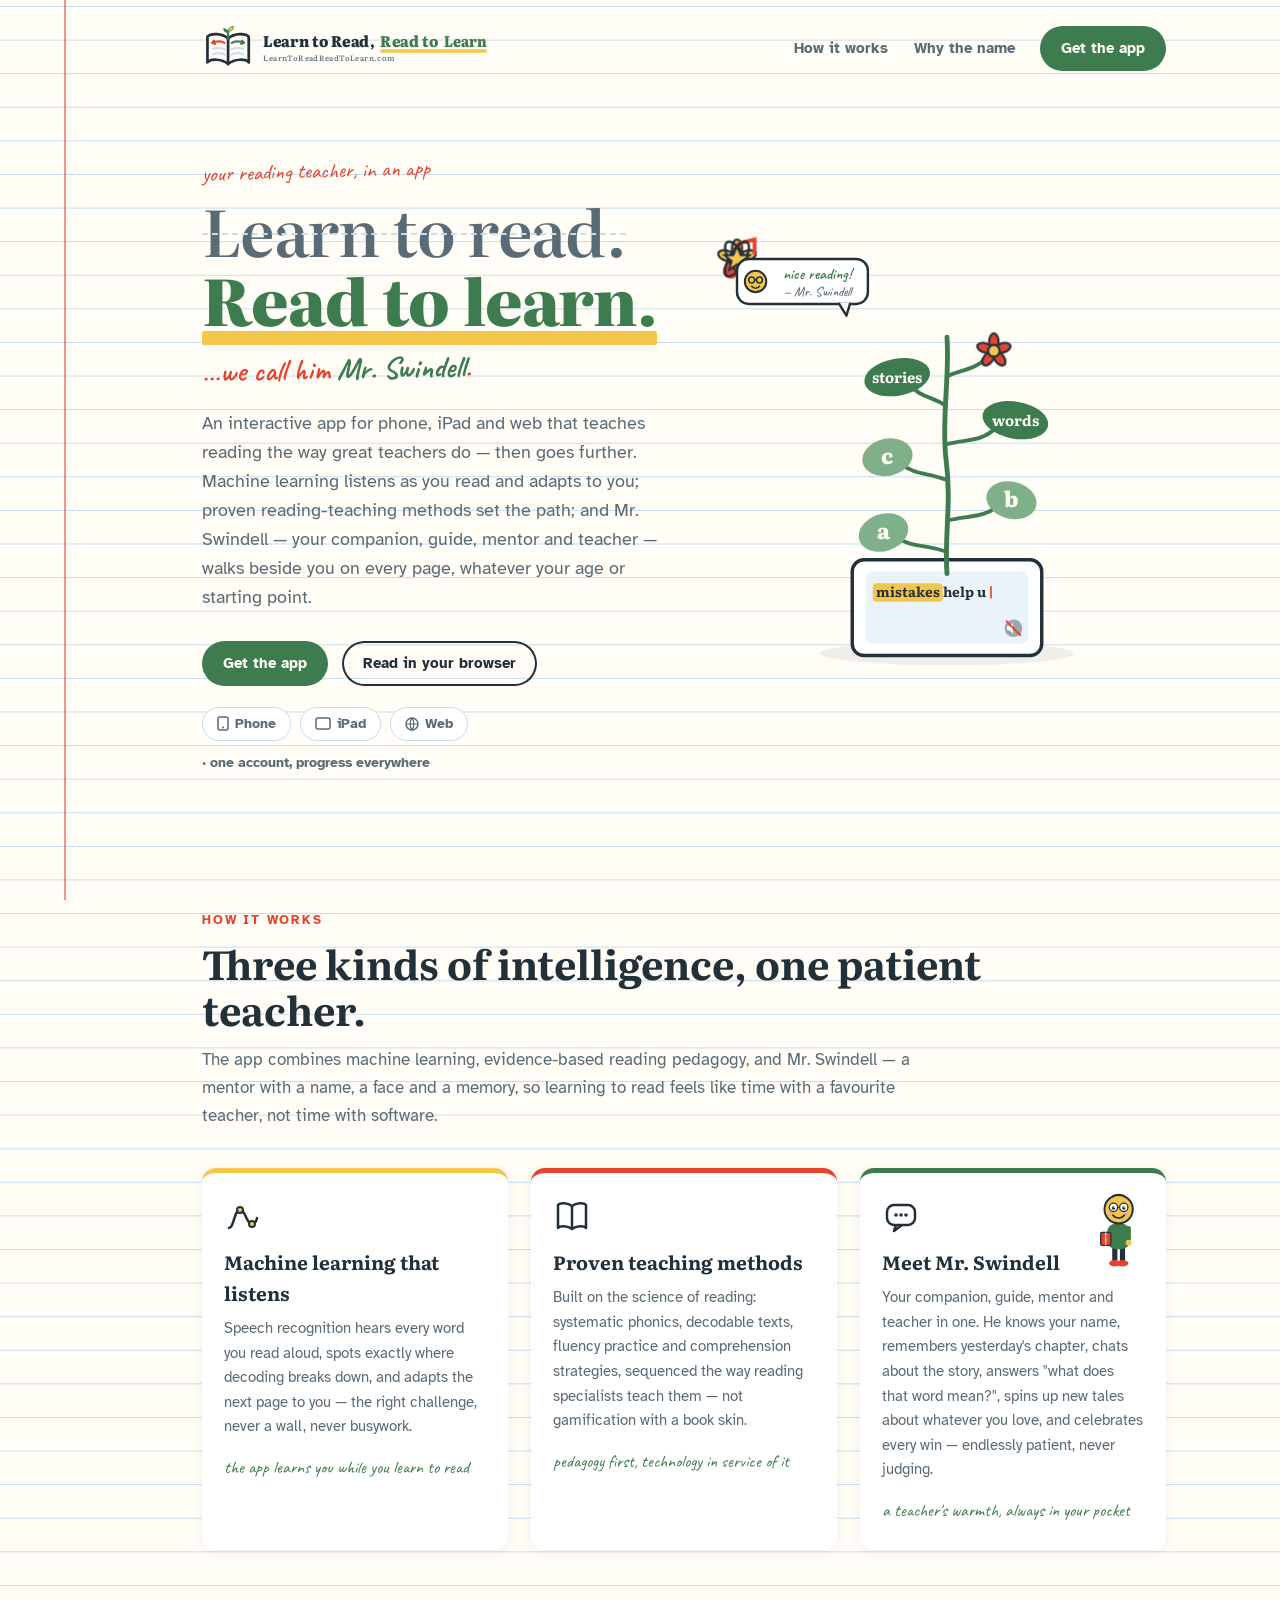
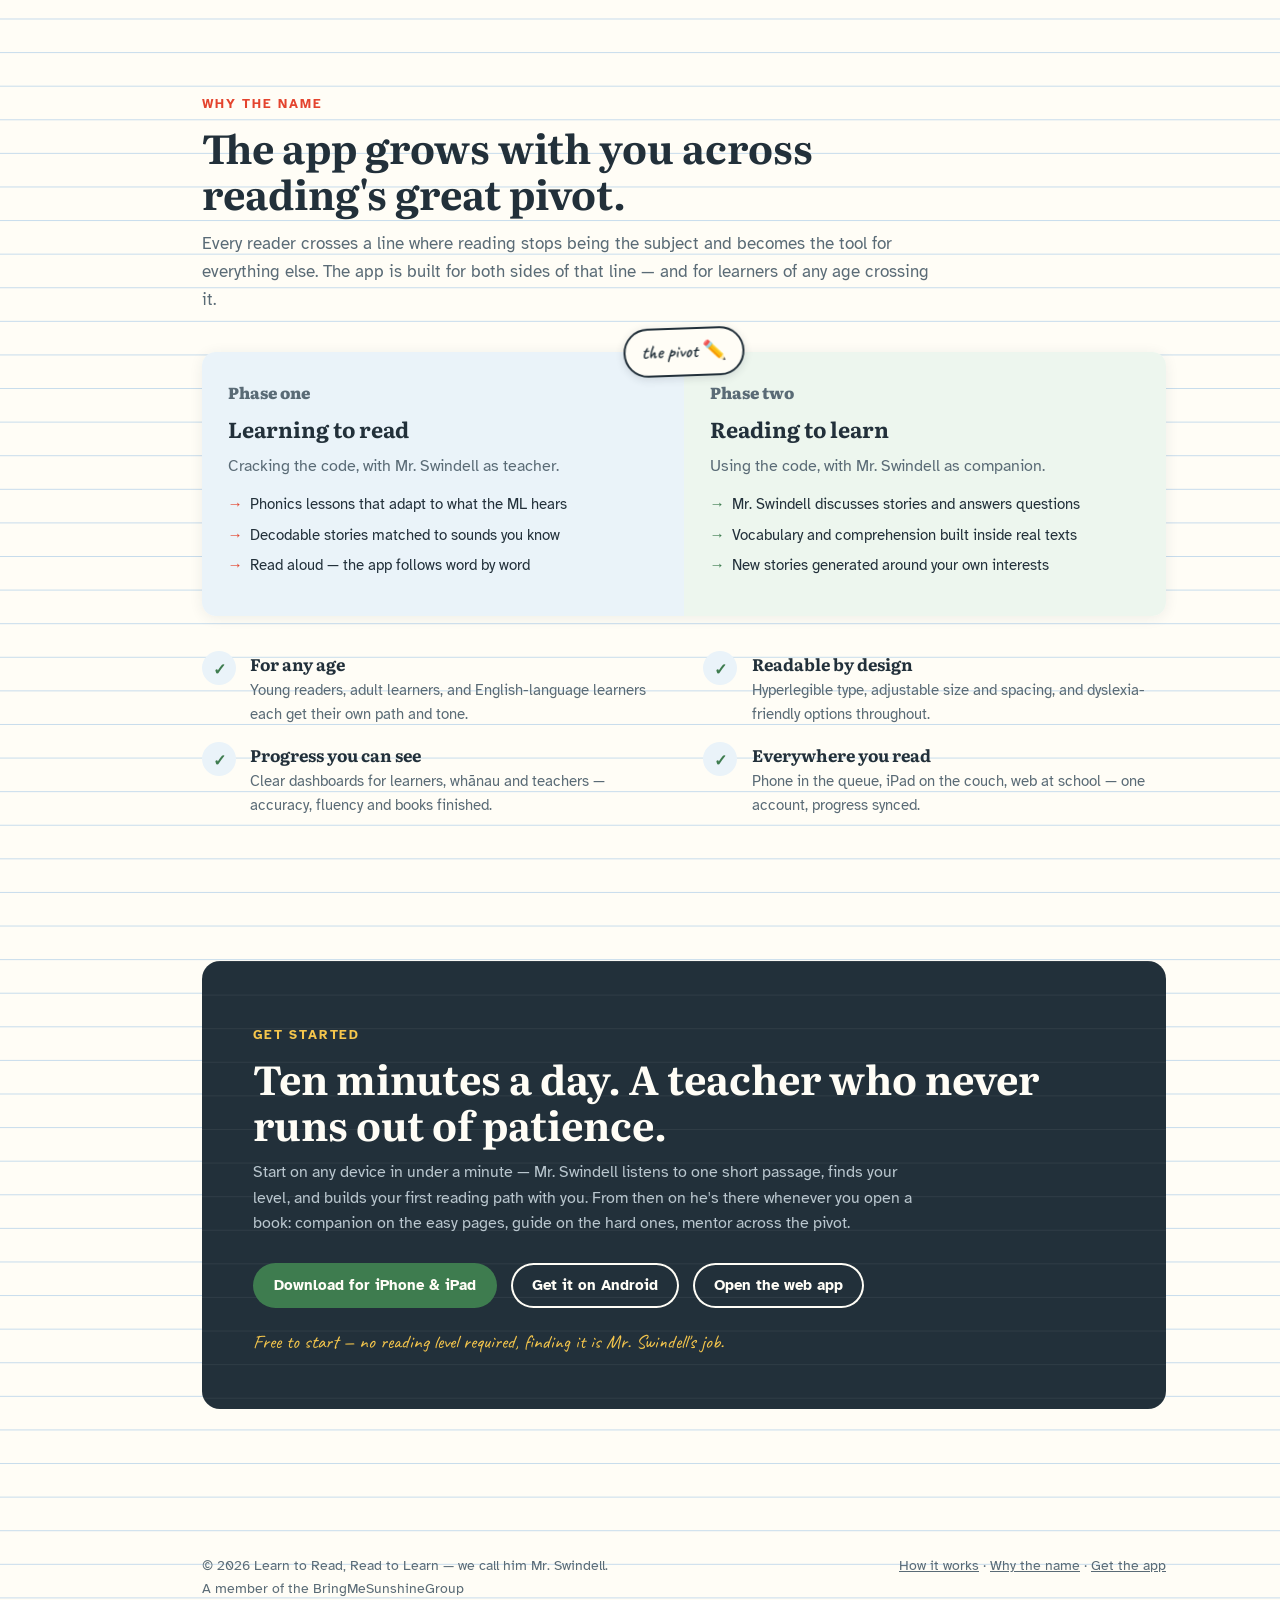
==== full-landing/index.html @ d5dc577b "simplify to holding page (Dave 20 Aug 2026): basic info, current look & feel, no app links; full lan" ====
<!DOCTYPE html>
<html lang="en-NZ">
<head>
<meta charset="UTF-8">
<meta name="viewport" content="width=device-width, initial-scale=1.0">
<title>Learn to Read, Read to Learn — we call him Mr. Swindell</title>
<meta name="description" content="Learn to Read, Read to Learn: an interactive reading app for phone, iPad and web. Machine learning listens, proven teaching methods lead, and Mr. Swindell — companion, guide, mentor, teacher — walks with you on every page.">
<link rel="icon" href="favicon.svg" type="image/svg+xml">
<link rel="icon" href="favicon.ico" sizes="48x48">
<link rel="apple-touch-icon" href="apple-touch-icon.png">
<link rel="preconnect" href="https://fonts.googleapis.com">
<link rel="preconnect" href="https://fonts.gstatic.com" crossorigin>
<link href="https://fonts.googleapis.com/css2?family=Literata:opsz,wght@7..72,400;7..72,600;7..72,700;7..72,800&family=Atkinson+Hyperlegible:wght@400;700&family=Caveat:wght@500;600&display=swap" rel="stylesheet">
<style>
:root{
  --paper:#FFFDF6;
  --rule:#C7DCEC;
  --margin-red:#E4442E;
  --ink:#22303A;
  --ink-soft:#5A6B76;
  --leaf:#3E7C4F;
  --leaf-light:#7FB08A;
  --pencil:#F5C64C;
  --sky:#EAF3F9;
  --line-h:2.1rem;
}
*{margin:0;padding:0;box-sizing:border-box}
html{scroll-behavior:smooth}
body{
  font-family:'Atkinson Hyperlegible',sans-serif;
  color:var(--ink);
  background:var(--paper);
  line-height:1.6;
  background-image:linear-gradient(var(--rule) 1px, transparent 1px);
  background-size:100% var(--line-h);
  background-position:0 6px;
}
body::before{
  content:"";position:fixed;top:0;bottom:0;
  left:clamp(1.2rem,5vw,4.5rem);width:2px;
  background:var(--margin-red);opacity:.55;z-index:0;pointer-events:none;
}
.page{position:relative;z-index:1;max-width:1100px;margin:0 auto;padding:0 1.5rem 0 clamp(3rem,9vw,7rem)}

/* ---------- header ---------- */
header{display:flex;align-items:center;justify-content:space-between;padding-top:1.4rem}
.wordmark{
  font-family:'Literata',serif;font-weight:800;font-size:1.05rem;
  display:flex;align-items:center;gap:.55rem;text-decoration:none;color:var(--ink);
}
nav{display:flex;gap:1.6rem;align-items:center}
nav a{color:var(--ink-soft);text-decoration:none;font-size:.95rem;font-weight:700}
nav a:hover,nav a:focus-visible{color:var(--margin-red)}
a:focus-visible,button:focus-visible{outline:3px solid var(--margin-red);outline-offset:3px;border-radius:2px}
.btn{
  display:inline-block;background:var(--ink);color:var(--paper);
  font-weight:700;text-decoration:none;font-size:.95rem;
  padding:.65rem 1.3rem;border-radius:999px;border:none;cursor:pointer;
  transition:transform .15s ease, background .15s ease;
}
.btn:hover{background:var(--margin-red);transform:translateY(-1px)}
.btn.leaf{background:var(--leaf)}
.btn.leaf:hover{background:#2F6640}
.btn.ghost{background:transparent;color:var(--ink);box-shadow:inset 0 0 0 2px var(--ink)}
.btn.ghost:hover{color:var(--margin-red);box-shadow:inset 0 0 0 2px var(--margin-red);background:transparent}

/* ---------- hero ---------- */
.hero{
  display:grid;grid-template-columns:1.05fr .95fr;gap:2.5rem;align-items:center;
  padding:clamp(3rem,7vw,5rem) 0 clamp(2.5rem,5vw,4rem);
}
.eyebrow{
  font-family:'Caveat',cursive;font-size:1.35rem;color:var(--margin-red);
  transform:rotate(-1.5deg);display:inline-block;margin-bottom:.4rem;
}
h1{
  font-family:'Literata',serif;font-weight:800;
  font-size:clamp(2.4rem,5.6vw,4rem);line-height:1.08;letter-spacing:-.01em;
}
.practice{display:inline-block;position:relative;color:var(--ink-soft);font-weight:600}
.practice::after{content:"";position:absolute;left:0;right:0;top:55%;border-top:2px dashed var(--rule)}
.confident{color:var(--leaf);display:block;width:fit-content;position:relative;z-index:0}
.confident em{font-style:normal}
.confident::after{
  content:"";position:absolute;left:0;right:0;bottom:-.18em;height:.22em;
  background:var(--pencil);border-radius:2px;
}
.hero p.lede{margin-top:1.1rem;font-size:1.13rem;color:var(--ink-soft);max-width:34rem}
.tagline{
  font-family:'Caveat',cursive;font-size:clamp(1.5rem,2.6vw,1.9rem);font-weight:600;
  color:var(--margin-red);margin-top:.6rem;transform:rotate(-1.2deg);
}
.tagline strong{color:var(--leaf)}
.hero-ctas{margin-top:1.8rem;display:flex;gap:.9rem;flex-wrap:wrap}
.platforms{
  margin-top:1.3rem;display:flex;gap:.6rem;align-items:center;flex-wrap:wrap;
  color:var(--ink-soft);font-size:.9rem;font-weight:700;
}
.chip{
  display:inline-flex;align-items:center;gap:.4rem;
  background:#fff;border:1.5px solid var(--rule);border-radius:999px;
  padding:.3rem .85rem;
}
.chip svg{flex:none}

/* ---------- graphic ---------- */
.grow-wrap{display:flex;flex-direction:column;justify-content:center;align-items:center}
.grow-wrap svg{width:100%;max-width:420px;height:auto;overflow:visible}
/* gentle fades when leaf letters and words change */
.swap{transition:opacity .55s ease}
.swap.out{opacity:0}
@media (prefers-reduced-motion: no-preference){
  .sway{transform-origin:215px 330px;animation:sway 7s ease-in-out infinite}
  @keyframes sway{0%,100%{transform:rotate(-1.1deg)}50%{transform:rotate(1.1deg)}}
  .pop{opacity:0;animation:pop .6s ease forwards}
  @keyframes pop{from{opacity:0;transform:translateY(8px) scale(.9)}to{opacity:1;transform:none}}
  .d1{animation-delay:.25s}.d2{animation-delay:.45s}.d3{animation-delay:.65s}
  .d4{animation-delay:.9s}.d5{animation-delay:1.1s}
  .d6{animation-delay:1.35s}.d7{animation-delay:1.55s}.d8{animation-delay:1.75s}.d9{animation-delay:1.95s}
  .blink{animation:blink 1.1s steps(1) infinite}
  @keyframes blink{50%{opacity:0}}
}

/* ---------- Mr. Swindell takes a walk ---------- */
.swindell-walk{
  position:fixed;bottom:0;left:0;width:84px;z-index:60;pointer-events:none;
  transform:translateX(-120px);visibility:hidden;
}
.swindell-walk.on{visibility:visible}
.swindell-walk svg{transform:scaleX(-1)} /* the art faces left, so mirror it: he now faces RIGHT while walking left-to-right */
/* pupils: look where he's going while walking, face forward during the pause
   (the svg is mirrored, so -x in svg space = screen-right) */
.swindell-walk .pupil{transition:transform .35s ease}
.swindell-walk.moving .pupil{transform:translateX(-3px)}  /* eyes on the road, screen-right */
.swindell-walk.waving .pupil{transform:translateX(0)}     /* eyes forward, looking at you */
.swindell-walk .bob{animation:bob .5s ease-in-out infinite;animation-play-state:paused}
.swindell-walk.moving .bob{animation-play-state:running}
@keyframes bob{0%,100%{transform:translateY(0)}50%{transform:translateY(-3px)}}
/* a good chuckle when clicked mid-wave: shoulders shake, a little bounce */
.swindell-walk.chuckling .bob,
.swindell-mini.chuckling .bob{
  animation:chuckle .45s ease-in-out 2;animation-play-state:running;
  transform-box:view-box;transform-origin:46px 92px;
}
/* the small static Mr. Swindell — top-right of the Meet card, level with the icon and heading */
.strand{position:relative}
.swindell-mini{position:absolute;top:1.1rem;right:1.2rem;cursor:pointer;line-height:0}
.swindell-mini:hover .bob{transform:translateY(-2px)}
.swindell-mini .bob{transition:transform .2s ease}
@keyframes chuckle{
  0%,100%{transform:rotate(0deg) translateY(0)}
  25%{transform:rotate(-4deg) translateY(-3px)}
  50%{transform:rotate(3deg) translateY(0)}
  75%{transform:rotate(-3deg) translateY(-3px)}
}
.swindell-walk .leg,.swindell-walk .arm,.swindell-mini .arm{transform-box:fill-box;transform-origin:top center}
.swindell-walk.moving .leg{animation:step .5s ease-in-out infinite}
.swindell-walk.moving .leg.back{animation-delay:.25s}
.swindell-walk.moving .arm{animation:step .5s ease-in-out infinite;animation-delay:.25s}
@keyframes step{0%,100%{transform:rotate(16deg)}50%{transform:rotate(-16deg)}}
/* the mid-page pause: hand up and waving, bubble visible, clickable */
.swindell-walk.waving{pointer-events:auto;cursor:pointer}
.swindell-walk.waving .arm{animation:wave .6s ease-in-out infinite}
.swindell-mini.waving .arm{animation:wave .6s ease-in-out infinite}
@keyframes wave{0%,100%{transform:rotate(-115deg)}50%{transform:rotate(-160deg)}}
.hello-bubble{
  position:absolute;bottom:124px;left:-64px;width:212px;
  background:#fff;border:2px solid var(--ink);border-radius:12px;
  padding:.45rem .8rem;font-family:'Caveat',cursive;font-size:1.2rem;font-weight:600;
  color:var(--leaf);text-align:center;line-height:1.25;
  opacity:0;transition:opacity .45s ease;
}
.hello-bubble::after{
  content:"";position:absolute;left:50%;bottom:-11px;transform:translateX(-50%);
  border:6px solid transparent;border-top-color:var(--ink);
}
.swindell-walk.waving .hello-bubble{opacity:1}
@media (prefers-reduced-motion: reduce){.swindell-walk{display:none}}

/* ---------- sections ---------- */
section{padding:clamp(2.5rem,6vw,4.5rem) 0}
.kicker{font-size:.8rem;font-weight:700;letter-spacing:.14em;text-transform:uppercase;color:var(--margin-red);margin-bottom:.6rem}
h2{font-family:'Literata',serif;font-weight:700;font-size:clamp(1.7rem,3.4vw,2.5rem);line-height:1.15;max-width:32ch}
.section-lede{margin-top:.9rem;color:var(--ink-soft);max-width:46rem;font-size:1.08rem}

/* pivot band */
.pivot{
  margin-top:2.4rem;display:grid;grid-template-columns:1fr 1fr;position:relative;
  border-radius:14px;box-shadow:0 2px 14px rgba(34,48,58,.08);
  /* the old clipping property is gone — it was cutting off the pivot pill on the top seam */
}
.pivot-half{padding:1.8rem 1.6rem 2rem;background:var(--sky)}
.pivot-half.before{border-radius:14px 0 0 14px}
.pivot-half.after{border-radius:0 14px 14px 0}
@media(max-width:840px){
  .pivot-half.before{border-radius:14px 14px 0 0}
  .pivot-half.after{border-radius:0 0 14px 14px}
}
.pivot-half.after{background:#EDF6EE}
.pivot-half .years{font-family:'Literata',serif;font-weight:800;font-size:1rem;margin-bottom:.35rem;color:var(--ink-soft)}
.pivot-half h3{font-family:'Literata',serif;font-size:1.35rem;margin-bottom:.5rem}
.pivot-half p{color:var(--ink-soft);font-size:.98rem}
.pivot-half ul{margin-top:.8rem;list-style:none}
.pivot-half li{padding-left:1.4rem;position:relative;margin-bottom:.4rem;font-size:.95rem}
.pivot-half li::before{content:"→";position:absolute;left:0;color:var(--margin-red);font-weight:700}
.pivot-half.after li::before{color:var(--leaf)}
.pivot-mark{
  position:absolute;left:50%;top:0;transform:translate(-50%,-50%) rotate(-2deg);
  background:var(--paper);border:2px solid var(--ink);border-radius:999px;
  padding:.45rem 1rem;font-family:'Caveat',cursive;font-size:1.2rem;font-weight:600;
  white-space:nowrap;box-shadow:0 2px 8px rgba(34,48,58,.15);z-index:2;
}
@media(max-width:840px){
  /* stacked columns on phones: the pill sits in flow on the seam between the halves */
  .pivot-mark{
    position:relative;left:auto;top:auto;justify-self:center;width:max-content;
    transform:rotate(-2deg);margin:-1.1rem auto;
  }
}

/* pillars */
.strands{margin-top:2.4rem;display:grid;grid-template-columns:repeat(3,1fr);gap:1.4rem}
.strand{
  background:#fff;border-radius:14px;padding:1.6rem 1.4rem;
  box-shadow:0 2px 12px rgba(34,48,58,.07);border-top:5px solid var(--pencil);
}
.strand:nth-child(2){border-top-color:var(--margin-red)}
.strand:nth-child(3){border-top-color:var(--leaf)}
.strand h3{font-family:'Literata',serif;font-size:1.2rem;margin:.7rem 0 .45rem}
.strand p{color:var(--ink-soft);font-size:.96rem}
.strand .who{margin-top:.9rem;font-family:'Caveat',cursive;font-size:1.1rem;color:var(--leaf)}
.strand svg{display:block}

/* feature list */
.features{margin-top:2.2rem;display:grid;grid-template-columns:1fr 1fr;gap:1rem 2.4rem}
.feature{display:flex;gap:.9rem;align-items:flex-start}
.feature .dot{
  flex:none;width:34px;height:34px;border-radius:50%;
  background:var(--sky);display:grid;place-items:center;
  font-family:'Literata',serif;font-weight:800;color:var(--leaf);
}
.feature h4{font-family:'Literata',serif;font-size:1.05rem}
.feature p{color:var(--ink-soft);font-size:.94rem}

/* cta */
.involve{
  background:var(--ink);color:var(--paper);border-radius:18px;
  padding:clamp(2rem,5vw,3.2rem);margin-bottom:3rem;
  background-image:linear-gradient(rgba(255,255,255,.06) 1px, transparent 1px);
  background-size:100% var(--line-h);
}
.involve h2{color:var(--paper)}
.involve p{color:#B9C6CE;max-width:42rem;margin-top:.8rem}
.involve .hero-ctas{margin-top:1.6rem}
.involve .btn.ghost{color:var(--paper);box-shadow:inset 0 0 0 2px var(--paper)}
.involve .btn.ghost:hover{color:var(--pencil);box-shadow:inset 0 0 0 2px var(--pencil)}
.involve .note{font-family:'Caveat',cursive;font-size:1.2rem;color:var(--pencil);margin-top:1.2rem}

footer{
  padding:1.6rem 0 2.4rem;display:flex;justify-content:space-between;gap:1rem;flex-wrap:wrap;
  color:var(--ink-soft);font-size:.9rem;
}
footer a{color:var(--ink-soft)}
footer .group-link{color:var(--ink-soft);font-weight:400;font-size:.9rem;text-decoration:none;cursor:pointer}
footer .group-link:hover,footer .group-link:focus-visible{color:var(--leaf);text-decoration:underline}

@media(max-width:840px){
  .hero{grid-template-columns:1fr}
  .grow-wrap{order:-1}
  .grow-wrap svg{max-width:300px}
  .pivot,.features{grid-template-columns:1fr}
  .strands{grid-template-columns:1fr}
  nav a:not(.btn){display:none}
}
</style>
</head>
<body>
<div class="page">

<header>
  <a class="wordmark" href="#" aria-label="Learn to Read, Read to Learn — home">
    <!-- logo-horizontal.svg, embedded inline so the Literata wordmark renders reliably
         (an <img src="logo-horizontal.svg"> can't load Google Fonts inside an image) -->
    <svg xmlns="http://www.w3.org/2000/svg" viewBox="0 0 545 88" height="52" style="max-width:100%" role="img" aria-hidden="true">
      <defs>
        <style>
          .logo-word{font-family:'Literata',Georgia,serif;font-weight:800;font-size:26px}
          .logo-domain{font-family:'Literata',Georgia,serif;font-weight:500;font-size:13px;letter-spacing:.05em}
        </style>
      </defs>
      <!-- mark -->
      <g transform="translate(0,4) scale(0.92)">
        <path d="M48 26 C36 16 16 16 10 23 V70 C16 63 36 63 48 73 C60 63 80 63 86 70 V23 C80 16 60 16 48 26 Z"
              fill="#FFFDF6" stroke="#22303A" stroke-width="5" stroke-linejoin="round"/>
        <path d="M48 26 V73" stroke="#22303A" stroke-width="5" stroke-linecap="round"/>
        <path d="M19 34 C27 30 37 31 41 34" fill="none" stroke="#E4442E" stroke-width="4" stroke-linecap="round"/>
        <path d="M22 30 L19 34 L24 36" fill="none" stroke="#E4442E" stroke-width="4" stroke-linecap="round" stroke-linejoin="round"/>
        <path d="M55 34 C59 31 69 30 77 34" fill="none" stroke="#3E7C4F" stroke-width="4" stroke-linecap="round"/>
        <path d="M74 30 L77 34 L72 36" fill="none" stroke="#3E7C4F" stroke-width="4" stroke-linecap="round" stroke-linejoin="round"/>
        <path d="M20 45 C28 42 38 43 42 46 M20 55 C28 52 38 53 42 56" fill="none" stroke="#C7DCEC" stroke-width="3.5" stroke-linecap="round"/>
        <path d="M54 46 C58 43 68 42 76 45 M54 56 C58 53 68 52 76 55" fill="none" stroke="#C7DCEC" stroke-width="3.5" stroke-linecap="round"/>
        <path d="M48 26 V12" stroke="#3E7C4F" stroke-width="4" stroke-linecap="round"/>
        <path d="M48 16 C43 16 39 12 39 7 C44 7 48 10 48 16 Z" fill="#3E7C4F"/>
        <path d="M48 13 C48 8 52 4 58 4 C58 10 53 13 48 13 Z" fill="#F5C64C" stroke="#3E7C4F" stroke-width="1.5"/>
      </g>
      <!-- wordmark in fixed-width segments so the underline always sits under "Learn" -->
      <text class="logo-word" x="104" y="42" fill="#22303A" textLength="188" lengthAdjust="spacingAndGlyphs">Learn to Read,</text>
      <text class="logo-word" x="302" y="42" fill="#3E7C4F" textLength="98" lengthAdjust="spacingAndGlyphs">Read to</text>
      <text class="logo-word" x="410" y="42" fill="#3E7C4F" textLength="72" lengthAdjust="spacingAndGlyphs">Learn</text>
      <!-- gold underline beneath "Learn" — the highlight from the app -->
      <rect x="302" y="46" width="180" height="6" rx="2" fill="#F5C64C"/>
      <text class="logo-domain" x="104" y="66" fill="#5A6B76">LearnToReadReadToLearn.com</text>
    </svg>
  </a>
  <nav aria-label="Main">
    <a href="#how">How it works</a>
    <a href="#pivot">Why the name</a>
    <a class="btn leaf" href="#get">Get the app</a>
  </nav>
</header>

<!-- ================= HERO ================= -->
<main>
<section class="hero" aria-labelledby="hero-title">
  <div>
    <span class="eyebrow">your reading teacher, in an app</span>
    <h1 id="hero-title">
      <span class="practice">Learn to read.</span>
      <span class="confident">Read to <em>learn.</em></span>
    </h1>
    <p class="tagline">…we call him <strong>Mr. Swindell</strong>.</p>
    <p class="lede">
      An interactive app for phone, iPad and web that teaches reading the way great
      teachers do — then goes further. Machine learning listens as you read and adapts
      to you; proven reading-teaching methods set the path; and Mr. Swindell — your
      companion, guide, mentor and teacher — walks beside you on every page, whatever
      your age or starting point.
    </p>
    <div class="hero-ctas">
      <a class="btn leaf" href="#get">Get the app</a>
      <a class="btn ghost" href="#get">Read in your browser</a>
    </div>
    <div class="platforms" aria-label="Available platforms">
      <span class="chip">
        <svg width="12" height="15" viewBox="0 0 12 15" aria-hidden="true"><rect x="1" y="1" width="10" height="13" rx="2" fill="none" stroke="#5A6B76" stroke-width="1.5"/><circle cx="6" cy="11.5" r="1" fill="#5A6B76"/></svg>
        Phone
      </span>
      <span class="chip">
        <svg width="16" height="13" viewBox="0 0 16 13" aria-hidden="true"><rect x="1" y="1" width="14" height="11" rx="2" fill="none" stroke="#5A6B76" stroke-width="1.5"/></svg>
        iPad
      </span>
      <span class="chip">
        <svg width="14" height="14" viewBox="0 0 14 14" aria-hidden="true"><circle cx="7" cy="7" r="6" fill="none" stroke="#5A6B76" stroke-width="1.5"/><path d="M1 7 H13 M7 1 C4.5 4 4.5 10 7 13 C9.5 10 9.5 4 7 1" fill="none" stroke="#5A6B76" stroke-width="1.2"/></svg>
        Web
      </span>
      <span>· one account, progress everywhere</span>
    </div>
  </div>

  <!-- Signature graphic: knowledge growing out of a tablet running the app.
       Lowest leaves are letters, then words, blossoming into knowledge. -->
  <div class="grow-wrap" role="img" aria-label="A tablet running the reading app, with a plant growing from its screen. The lowest leaves hold the letters a, b and c; higher leaves hold whole words; at the top the plant blossoms into symbols of knowledge — a planet, a musical note, an atom and a star. A chat bubble beside the screen shows Mr. Swindell, the reading mentor, saying nice reading.">
    <svg viewBox="0 0 430 420" xmlns="http://www.w3.org/2000/svg" aria-hidden="true">
      <ellipse cx="215" cy="404" rx="130" ry="12" fill="#22303A" opacity="0.07"/>

      <!-- tablet -->
      <g>
        <rect x="118" y="308" width="194" height="98" rx="12" fill="#FFFFFF" stroke="#22303A" stroke-width="3.5"/>
        <rect x="132" y="320" width="166" height="74" rx="6" fill="#EAF3F9"/>
        <!-- reading material types out here, one highlighted word per sentence -->
        <g id="screenText" font-family="Literata, serif" font-weight="700" font-size="14" style="transition:opacity .7s ease">
          <rect id="hlRect" y="332" height="19" rx="4" fill="#F5C64C" visibility="hidden"/>
          <text id="rLine1" x="142" y="346" fill="#22303A"></text>
          <text id="rLine2" x="142" y="368" fill="#22303A"></text>
          <text id="rCaret" x="142" y="346" fill="#E4442E" class="blink">|</text>
        </g>
        <!-- speaker: click to switch reading the sentences aloud on/off (starts off) -->
        <g id="micToggle" transform="translate(283,378)" tabindex="0" role="button"
           aria-pressed="false" aria-label="Read the sentences aloud. Click to switch the speaker on or off."
           style="cursor:pointer;outline:none">
          <circle id="micCircle" r="9" fill="#9AA7B0"/>
          <!-- speaker body + cone -->
          <rect x="-6.5" y="-2.2" width="3" height="4.4" rx="1" fill="#FFFDF6"/>
          <path d="M-4 -2.2 L-0.5 -5.5 L-0.5 5.5 L-4 2.2 Z" fill="#FFFDF6"/>
          <!-- sound waves, visible only when on -->
          <g id="spkWaves" visibility="hidden" stroke="#FFFDF6" stroke-width="1.5" fill="none" stroke-linecap="round">
            <path d="M2 -2.4 C3.4 -1 3.4 1 2 2.4"/>
            <path d="M4.2 -4.4 C6.6 -2 6.6 2 4.2 4.4"/>
          </g>
          <line id="micSlash" x1="-7" y1="-7" x2="7" y2="7" stroke="#E4442E" stroke-width="2" stroke-linecap="round"/>
        </g>
        <!-- shown only if the device has no speech voices installed -->
        <text id="spkNote" x="215" y="420" visibility="hidden" text-anchor="middle"
              font-family="Atkinson Hyperlegible, sans-serif" font-size="10" fill="#E4442E">no speech voices found on this device</text>
        <!-- home button -->
        <circle cx="215" cy="400" r="0" fill="#22303A"/>
      </g>

      <!-- growing plant from the screen -->
      <g class="sway">
        <path d="M215 322 C212 285 220 250 214 205 C209 165 218 120 215 80"
              fill="none" stroke="#3E7C4F" stroke-width="5" stroke-linecap="round"/>
        <path d="M215 300 C195 292 178 296 162 284" fill="none" stroke="#3E7C4F" stroke-width="4" stroke-linecap="round"/>
        <path d="M215 268 C238 262 252 266 268 252" fill="none" stroke="#3E7C4F" stroke-width="4" stroke-linecap="round"/>
        <path d="M214 226 C194 218 182 222 166 208" fill="none" stroke="#3E7C4F" stroke-width="4" stroke-linecap="round"/>
        <path d="M213 190 C236 184 250 188 266 172" fill="none" stroke="#3E7C4F" stroke-width="4" stroke-linecap="round"/>
        <path d="M214 150 C198 140 188 142 176 128" fill="none" stroke="#3E7C4F" stroke-width="4" stroke-linecap="round"/>
        <path d="M215 120 C232 112 244 114 256 100" fill="none" stroke="#3E7C4F" stroke-width="4" stroke-linecap="round"/>

        <!-- letter leaves: the alphabet cascades upward, bottom leaf first -->
        <g class="pop d1">
          <ellipse cx="150" cy="280" rx="26" ry="19" fill="#7FB08A" transform="rotate(-18 150 280)"/>
          <text id="L0" class="swap" x="150" y="287" text-anchor="middle" font-family="Literata, serif" font-weight="800" font-size="22" fill="#FFFDF6">a</text>
        </g>
        <g class="pop d2">
          <ellipse cx="281" cy="247" rx="26" ry="19" fill="#7FB08A" transform="rotate(14 281 247)"/>
          <text id="L1" class="swap" x="281" y="254" text-anchor="middle" font-family="Literata, serif" font-weight="800" font-size="22" fill="#FFFDF6">b</text>
        </g>
        <g class="pop d3">
          <ellipse cx="154" cy="203" rx="26" ry="19" fill="#7FB08A" transform="rotate(-12 154 203)"/>
          <text id="L2" class="swap" x="154" y="210" text-anchor="middle" font-family="Literata, serif" font-weight="800" font-size="22" fill="#FFFDF6">c</text>
        </g>

        <!-- word leaves: rotate through positive words for children -->
        <g class="pop d4">
          <ellipse cx="285" cy="165" rx="34" ry="19" fill="#3E7C4F" transform="rotate(10 285 165)"/>
          <text id="W0" class="swap" x="285" y="171" text-anchor="middle" font-family="Literata, serif" font-weight="700" font-size="15" fill="#FFFDF6">words</text>
        </g>
        <g class="pop d5">
          <ellipse cx="164" cy="121" rx="34" ry="19" fill="#3E7C4F" transform="rotate(-10 164 121)"/>
          <text id="W1" class="swap" x="164" y="127" text-anchor="middle" font-family="Literata, serif" font-weight="700" font-size="15" fill="#FFFDF6">stories</text>
        </g>

        <!-- flower at the top of the trunk, so no branch is left bare -->
        <g class="pop d6" transform="translate(215,70)">
          <g fill="#F5C64C" stroke="#22303A" stroke-width="2.2">
            <ellipse cx="0" cy="-10.5" rx="5.2" ry="9.5"/>
            <ellipse cx="10.1" cy="-3.3" rx="5.2" ry="9.5" transform="rotate(72 10.1 -3.3)"/>
            <ellipse cx="6.2" cy="8.6" rx="5.2" ry="9.5" transform="rotate(144 6.2 8.6)"/>
            <ellipse cx="-6.2" cy="8.6" rx="5.2" ry="9.5" transform="rotate(216 -6.2 8.6)"/>
            <ellipse cx="-10.1" cy="-3.3" rx="5.2" ry="9.5" transform="rotate(288 -10.1 -3.3)"/>
          </g>
          <circle r="6.5" fill="#E4442E" stroke="#22303A" stroke-width="2.2"/>
        </g>

        <!-- knowledge blossoms -->
        <!-- flower on the top-right branch -->
        <g class="pop d6">
          <path d="M256 100 L261 96" stroke="#3E7C4F" stroke-width="4" stroke-linecap="round"/>
          <g transform="translate(263,94)">
            <g fill="#E4442E" stroke="#22303A" stroke-width="2.2">
              <ellipse cx="0" cy="-9.5" rx="4.8" ry="8.4"/>
              <ellipse cx="9" cy="-3" rx="4.8" ry="8.4" transform="rotate(72 9 -3)"/>
              <ellipse cx="5.6" cy="7.7" rx="4.8" ry="8.4" transform="rotate(144 5.6 7.7)"/>
              <ellipse cx="-5.6" cy="7.7" rx="4.8" ry="8.4" transform="rotate(216 -5.6 7.7)"/>
              <ellipse cx="-9" cy="-3" rx="4.8" ry="8.4" transform="rotate(288 -9 -3)"/>
            </g>
            <circle r="6" fill="#F5C64C" stroke="#22303A" stroke-width="2.2"/>
          </g>
        </g>
        <g class="pop d7" transform="translate(152,52) scale(1.5)">
          <circle cx="-6" cy="12" r="8" fill="#E4442E"/>
          <path d="M2 12 L2 -16 L18 -20 L18 -6" fill="none" stroke="#E4442E" stroke-width="4" stroke-linecap="round"/>
        </g>
        <g class="pop d8" transform="translate(215,22) scale(1.5)">
          <circle r="5" fill="#22303A"/>
          <ellipse rx="20" ry="8" fill="none" stroke="#22303A" stroke-width="2.5" transform="rotate(60)"/>
          <ellipse rx="20" ry="8" fill="none" stroke="#22303A" stroke-width="2.5" transform="rotate(-60)"/>
        </g>
        <g class="pop d9" transform="translate(292,30) scale(1.5)">
          <path d="M0 -13 L3.8 -4 L13 -4 L5.5 2 L8 11 L0 5.5 L-8 11 L-5.5 2 L-13 -4 L-3.8 -4 Z" fill="#F5C64C" stroke="#22303A" stroke-width="2"/>
        </g>
      </g>

      <!-- Mr. Swindell's chat bubble: drawn after the plant so it always sits on top -->
      <g class="pop d5" transform="translate(4,168) scale(2.25)">
        <rect x="0" y="0" width="134" height="46" rx="12" fill="#FFFFFF" stroke="#22303A" stroke-width="2.5"/>
        <path d="M104 45 L112 58 L116 45" fill="#FFFFFF" stroke="#22303A" stroke-width="2.5" stroke-linejoin="round"/>
        <text x="82" y="20" text-anchor="middle" font-family="Caveat, cursive" font-size="16" font-weight="600" fill="#3E7C4F">nice reading!</text>
        <text x="82" y="38" text-anchor="middle" font-family="Caveat, cursive" font-size="14" font-weight="500" fill="#5A6B76">— Mr. Swindell</text>
        <!-- Mr. Swindell: friendly face with glasses -->
        <g transform="translate(19,23)">
          <circle r="11" fill="#F5C64C" stroke="#22303A" stroke-width="2"/>
          <circle cx="-4" cy="-1.5" r="3" fill="none" stroke="#22303A" stroke-width="1.5"/>
          <circle cx="4" cy="-1.5" r="3" fill="none" stroke="#22303A" stroke-width="1.5"/>
          <path d="M-1 -1.5 H1" stroke="#22303A" stroke-width="1.5"/>
          <path d="M-4 5 C-2 7.5 2 7.5 4 5" fill="none" stroke="#22303A" stroke-width="1.6" stroke-linecap="round"/>
        </g>
      </g>
    </svg>
  </div>
</section>

<!-- ================= THREE PILLARS ================= -->
<section id="how" aria-labelledby="how-title">
  <p class="kicker">How it works</p>
  <h2 id="how-title">Three kinds of intelligence, one patient teacher.</h2>
  <p class="section-lede">
    The app combines machine learning, evidence-based reading pedagogy, and
    Mr. Swindell — a mentor with a name, a face and a memory, so learning to read
    feels like time with a favourite teacher, not time with software.
  </p>

  <div class="strands">
    <article class="strand">
      <svg width="38" height="38" viewBox="0 0 38 38" aria-hidden="true">
        <path d="M5 30 C10 30 10 12 16 12 C22 12 22 26 28 26 C32 26 33 20 33 20" fill="none" stroke="#22303A" stroke-width="2.5" stroke-linecap="round"/>
        <circle cx="16" cy="12" r="3" fill="#F5C64C" stroke="#22303A" stroke-width="2"/>
        <circle cx="28" cy="26" r="3" fill="#F5C64C" stroke="#22303A" stroke-width="2"/>
      </svg>
      <h3>Machine learning that listens</h3>
      <p>Speech recognition hears every word you read aloud, spots exactly where
      decoding breaks down, and adapts the next page to you — the right challenge,
      never a wall, never busywork.</p>
      <p class="who">the app learns you while you learn to read</p>
    </article>

    <article class="strand">
      <svg width="38" height="38" viewBox="0 0 38 38" aria-hidden="true">
        <path d="M19 8 C15 4.5 7 4.5 5 7 V30 C7 27.5 15 27.5 19 31 C23 27.5 31 27.5 33 30 V7 C31 4.5 23 4.5 19 8 Z" fill="none" stroke="#22303A" stroke-width="2.5" stroke-linejoin="round"/>
        <path d="M19 8 V31" stroke="#22303A" stroke-width="2.5"/>
      </svg>
      <h3>Proven teaching methods</h3>
      <p>Built on the science of reading: systematic phonics, decodable texts,
      fluency practice and comprehension strategies, sequenced the way reading
      specialists teach them — not gamification with a book skin.</p>
      <p class="who">pedagogy first, technology in service of it</p>
    </article>

    <article class="strand">
      <svg width="38" height="38" viewBox="0 0 38 38" aria-hidden="true">
        <rect x="5" y="7" width="28" height="20" rx="7" fill="none" stroke="#22303A" stroke-width="2.5"/>
        <path d="M14 27 L12 33 L20 27" fill="none" stroke="#22303A" stroke-width="2.5" stroke-linejoin="round"/>
        <circle cx="14" cy="17" r="1.8" fill="#22303A"/><circle cx="19" cy="17" r="1.8" fill="#22303A"/><circle cx="24" cy="17" r="1.8" fill="#22303A"/>
      </svg>
      <div class="swindell-mini" id="swindellMini" role="button" tabindex="0"
           aria-label="Mr. Swindell. Click to hear him say: Hello, I'm Mr. Swindell, let us learn together.">
        <svg viewBox="0 0 90 126" width="58" height="81" aria-hidden="true">
          <g class="bob">
            <g><rect x="36" y="86" width="8" height="26" rx="4" fill="#22303A"/><ellipse cx="40" cy="114" rx="9" ry="5" fill="#E4442E"/></g>
            <g><rect x="48" y="86" width="8" height="26" rx="4" fill="#22303A"/><ellipse cx="52" cy="114" rx="9" ry="5" fill="#E4442E"/></g>
            <rect x="28" y="52" width="36" height="40" rx="14" fill="#3E7C4F"/>
            <rect x="18" y="66" width="16" height="20" rx="2" fill="#E4442E" stroke="#22303A" stroke-width="2"/>
            <path d="M26 66 V86" stroke="#FFFDF6" stroke-width="1.5"/>
            <g class="arm"><rect x="58" y="56" width="7" height="24" rx="3.5" fill="#3E7C4F"/><circle cx="61.5" cy="82" r="4.5" fill="#F5C64C"/></g>
            <circle cx="46" cy="30" r="22" fill="#F5C64C" stroke="#22303A" stroke-width="3"/>
            <circle cx="38" cy="27" r="6.5" fill="#fff" stroke="#22303A" stroke-width="2"/>
            <circle cx="54" cy="27" r="6.5" fill="#fff" stroke="#22303A" stroke-width="2"/>
            <path d="M44.5 27 H47.5" stroke="#22303A" stroke-width="2"/>
            <g><circle cx="38" cy="28" r="2.6" fill="#22303A"/><circle cx="38.9" cy="27" r="1" fill="#fff"/></g>
            <g><circle cx="54" cy="28" r="2.6" fill="#22303A"/><circle cx="54.9" cy="27" r="1" fill="#fff"/></g>
            <circle cx="33" cy="37" r="3" fill="#F0A28E" opacity=".8"/><circle cx="59" cy="37" r="3" fill="#F0A28E" opacity=".8"/>
            <path d="M37 39 C41 45 51 45 55 39" fill="none" stroke="#22303A" stroke-width="2.6" stroke-linecap="round"/>
            <path d="M36 11 C40 6 52 6 56 11" fill="none" stroke="#22303A" stroke-width="2.5" stroke-linecap="round"/>
          </g>
        </svg>
      </div>
      <h3>Meet Mr. Swindell</h3>
      <p>Your companion, guide, mentor and teacher in one. He knows your name,
      remembers yesterday's chapter, chats about the story, answers "what does that
      word mean?", spins up new tales about whatever you love, and celebrates every
      win — endlessly patient, never judging.</p>
      <p class="who">a teacher's warmth, always in your pocket</p>
    </article>
  </div>
</section>

<!-- ================= WHY THE NAME ================= -->
<section id="pivot" aria-labelledby="pivot-title">
  <p class="kicker">Why the name</p>
  <h2 id="pivot-title">The app grows with you across reading's great pivot.</h2>
  <p class="section-lede">
    Every reader crosses a line where reading stops being the subject and becomes the
    tool for everything else. The app is built for both sides of that line — and for
    learners of any age crossing it.
  </p>

  <div class="pivot">
    <div class="pivot-half before">
      <p class="years">Phase one</p>
      <h3>Learning to read</h3>
      <p>Cracking the code, with Mr. Swindell as teacher.</p>
      <ul>
        <li>Phonics lessons that adapt to what the ML hears</li>
        <li>Decodable stories matched to sounds you know</li>
        <li>Read aloud — the app follows word by word</li>
      </ul>
    </div>
    <span class="pivot-mark">the pivot ✏️</span>
    <div class="pivot-half after">
      <p class="years">Phase two</p>
      <h3>Reading to learn</h3>
      <p>Using the code, with Mr. Swindell as companion.</p>
      <ul>
        <li>Mr. Swindell discusses stories and answers questions</li>
        <li>Vocabulary and comprehension built inside real texts</li>
        <li>New stories generated around your own interests</li>
      </ul>
    </div>
  </div>

  <div class="features">
    <div class="feature"><span class="dot">✓</span><div>
      <h4>For any age</h4>
      <p>Young readers, adult learners, and English-language learners each get their own path and tone.</p>
    </div></div>
    <div class="feature"><span class="dot">✓</span><div>
      <h4>Readable by design</h4>
      <p>Hyperlegible type, adjustable size and spacing, and dyslexia-friendly options throughout.</p>
    </div></div>
    <div class="feature"><span class="dot">✓</span><div>
      <h4>Progress you can see</h4>
      <p>Clear dashboards for learners, whānau and teachers — accuracy, fluency and books finished.</p>
    </div></div>
    <div class="feature"><span class="dot">✓</span><div>
      <h4>Everywhere you read</h4>
      <p>Phone in the queue, iPad on the couch, web at school — one account, progress synced.</p>
    </div></div>
  </div>
</section>

<!-- ================= CTA ================= -->
<section id="get" aria-labelledby="get-title">
  <div class="involve">
    <p class="kicker" style="color:var(--pencil)">Get started</p>
    <h2 id="get-title">Ten minutes a day. A teacher who never runs out of patience.</h2>
    <p>
      Start on any device in under a minute — Mr. Swindell listens to one short
      passage, finds your level, and builds your first reading path with you.
      From then on he's there whenever you open a book: companion on the easy
      pages, guide on the hard ones, mentor across the pivot.
    </p>
    <div class="hero-ctas">
      <a class="btn leaf" href="#">Download for iPhone &amp; iPad</a>
      <a class="btn ghost" href="#">Get it on Android</a>
      <a class="btn ghost" href="#">Open the web app</a>
    </div>
    <p class="note">Free to start — no reading level required, finding it is Mr. Swindell's job.</p>
  </div>
</section>
</main>

<footer>
  <span>© 2026 Learn to Read, Read to Learn — we call him Mr. Swindell.<br>
    <a class="group-link" href="https://BringMeSunshineGroup.com" target="_blank" rel="noopener">A member of the BringMeSunshineGroup</a>
  </span>
  <span><a href="#how">How it works</a> · <a href="#pivot">Why the name</a> · <a href="#get">Get the app</a></span>
</footer>

</div>
<!-- Mr. Swindell takes a stroll across the page every now and again -->
<div class="swindell-walk" id="swindellWalk" role="button" tabindex="-1" aria-label="Mr. Swindell says: Hello, I'm Mr. Swindell, let us learn together. Click to hear him.">
  <div class="hello-bubble" id="helloBubble">Hello, I'm Mr. Swindell,<br>let us learn together</div>
  <svg viewBox="0 0 90 126" width="84" height="118" aria-hidden="true">
    <g class="bob">
      <!-- legs -->
      <g class="leg"><rect x="36" y="86" width="8" height="26" rx="4" fill="#22303A"/><ellipse cx="40" cy="114" rx="9" ry="5" fill="#E4442E"/></g>
      <g class="leg back"><rect x="48" y="86" width="8" height="26" rx="4" fill="#22303A"/><ellipse cx="52" cy="114" rx="9" ry="5" fill="#E4442E"/></g>
      <!-- body: cosy green jumper -->
      <rect x="28" y="52" width="36" height="40" rx="14" fill="#3E7C4F"/>
      <!-- book tucked under one arm -->
      <rect x="18" y="66" width="16" height="20" rx="2" fill="#E4442E" stroke="#22303A" stroke-width="2"/>
      <path d="M26 66 V86" stroke="#FFFDF6" stroke-width="1.5"/>
      <!-- swinging arm -->
      <g class="arm"><rect x="58" y="56" width="7" height="24" rx="3.5" fill="#3E7C4F"/><circle cx="61.5" cy="82" r="4.5" fill="#F5C64C"/></g>
      <!-- friendly head -->
      <circle cx="46" cy="30" r="22" fill="#F5C64C" stroke="#22303A" stroke-width="3"/>
      <!-- big friendly eyes behind round glasses; pupils glance where he's going -->
      <circle cx="38" cy="27" r="6.5" fill="#fff" stroke="#22303A" stroke-width="2"/>
      <circle cx="54" cy="27" r="6.5" fill="#fff" stroke="#22303A" stroke-width="2"/>
      <path d="M44.5 27 H47.5" stroke="#22303A" stroke-width="2"/>
      <g class="pupil"><circle cx="38" cy="28" r="2.6" fill="#22303A"/><circle cx="38.9" cy="27" r="1" fill="#fff"/></g>
      <g class="pupil"><circle cx="54" cy="28" r="2.6" fill="#22303A"/><circle cx="54.9" cy="27" r="1" fill="#fff"/></g>
      <!-- rosy cheeks + big warm smile -->
      <circle cx="33" cy="37" r="3" fill="#F0A28E" opacity=".8"/><circle cx="59" cy="37" r="3" fill="#F0A28E" opacity=".8"/>
      <path d="M37 39 C41 45 51 45 55 39" fill="none" stroke="#22303A" stroke-width="2.6" stroke-linecap="round"/>
      <!-- a tuft of hair -->
      <path d="M36 11 C40 6 52 6 56 11" fill="none" stroke="#22303A" stroke-width="2.5" stroke-linecap="round"/>
    </g>
  </svg>
</div>

<script>
(function(){
  var reduce = window.matchMedia('(prefers-reduced-motion: reduce)').matches;
  function fadeSwap(el, text){
    el.classList.add('out');
    setTimeout(function(){ el.textContent = text; el.classList.remove('out'); }, 560);
  }

  /* ----- alphabet + numbers cascading upward: bottom leaf changes, then middle, then top ----- */
  var SEQ = 'abcdefghijklmnopqrstuvwxyz0123456789'; /* the digits follow the alphabet run */
  var L = [document.getElementById('L0'), document.getElementById('L1'), document.getElementById('L2')];
  var base = 0; /* leaves start on a, b, c */
  function cascade(){
    base = (base + 3) % SEQ.length;
    L.forEach(function(el, i){
      setTimeout(function(){ fadeSwap(el, SEQ[(base + i) % SEQ.length]); }, i * 750); /* upward wave */
    });
  }
  if(!reduce && L[0]) setInterval(cascade, 5800); /* unhurried */

  /* ----- positive words for children on the two word leaves ----- */
  var W0words = ['words','kind','brave','curious','because','imagine'];
  var W1words = ['stories','wonder','dream','because','believe','grow'];
  var W0 = document.getElementById('W0'), W1 = document.getElementById('W1');
  var wi = 0;
  if(!reduce && W0) setInterval(function(){
    wi = (wi + 1) % W0words.length;
    fadeSwap(W0, W0words[wi]);
    setTimeout(function(){ fadeSwap(W1, W1words[wi]); }, 900);
  }, 6400);

  /* ===== reading material typed on the tablet screen, sayings included ===== */
  var READ = [
    { words:['the','sun','grows','every','garden'], hl:1 },
    { words:['from','acorns','mighty','trees','grow'], hl:2 },
    { words:['learn','to','read,','read','to','learn'], hl:3 },
    { words:['kind','words','help','us','grow'], hl:0 },
    { words:['we','read','a','little','every','day'], hl:1 },
    { words:['brave','readers','try','new','words'], hl:0 },
    { words:['every','page','is','a','door'], hl:4 },
    { words:['you','can','learn','anything'], hl:2 },
    { words:['mistakes','help','us','learn'], hl:0 },
    { words:['books','take','us','far','away'], hl:0 },
    { words:['one','word','at','a','time'], hl:1 },
    { words:['reading','makes','us','strong'], hl:3 },
    { words:['share','a','story','with','a','friend'], hl:2 },
    { words:['curious','minds','grow','tall'], hl:0 },
    { words:['today','is','a','good','day','to','read'], hl:3 },
    { words:['little','seeds','become','big','trees'], hl:1 },
    { words:['dream','big','and','read','often'], hl:0 },
    { words:['i','have','two','little','books'], hl:2 },
    { words:['we','walk','to','the','library'], hl:2 },
    { words:['that','hat','is','too','big'], hl:3 },
    { words:['the','cat','sits','over','there'], hl:4 },
    { words:['they','love','their','garden'], hl:2 },
    { words:["they're",'happy','to','read'], hl:0 },
    { words:['that','red','kite','is','theirs'], hl:4 },
    { words:["there's",'a','bird','outside'], hl:0 },
    { words:['we','share,','thereby','we','grow'], hl:2 },
    { words:['i','read,','therefore','i','learn'], hl:2 },
    { words:['open','the','book,','therein','lies','magic'], hl:3 },
    { words:['the','story','and','the','joy','thereof'], hl:5 }
  ];
  var LINE_BUDGET = 19; /* max characters per screen line */
  function wrapWords(words){ /* greedy wrap into at most two lines, words never split */
    var l1 = '', l2 = '';
    words.forEach(function(w){
      if(!l2 && (l1 ? l1.length + 1 + w.length : w.length) <= LINE_BUDGET){
        l1 = l1 ? l1 + ' ' + w : w;
      } else {
        l2 = l2 ? l2 + ' ' + w : w;
      }
    });
    return [l1, l2];
  }
  function typedState(lines, n){ /* what each line shows after n characters typed */
    var t1 = lines[0].slice(0, Math.min(n, lines[0].length));
    var t2 = n > lines[0].length + 1 ? lines[1].slice(0, n - lines[0].length - 1) : '';
    var caretLine = (n <= lines[0].length || !lines[1]) ? 0 : 1;
    return { t1:t1, t2:t2, caretLine:caretLine };
  }
  var line1 = document.getElementById('rLine1'), line2 = document.getElementById('rLine2');
  var caret = document.getElementById('rCaret'), hlRect = document.getElementById('hlRect');
  var screenG = document.getElementById('screenText');
  var LINE_Y = [346, 368], RECT_Y = [332, 354], LEFT_X = 142;
  function measure(el, a, b){ /* safe substring width */
    try{ return b > a ? el.getSubStringLength(a, b - a) : 0; }catch(e){ return 0; }
  }
  function prefixWidth(el, a){
    try{ return a > 0 ? el.getSubStringLength(0, a) : 0; }catch(e){ return 0; }
  }
  /* ----- speaker toggle: switch reading the sentences aloud on/off ----- */
  var readAloud = false;
  var micToggle = document.getElementById('micToggle');
  var micCircle = document.getElementById('micCircle');
  var micSlash = document.getElementById('micSlash');
  var spkWaves = document.getElementById('spkWaves');
  /* prime the voice list — Chrome loads voices asynchronously */
  if('speechSynthesis' in window){
    try{ window.speechSynthesis.getVoices(); }catch(e){}
    try{ window.speechSynthesis.onvoiceschanged = function(){ window.speechSynthesis.getVoices(); }; }catch(e){}
  }
  function speakWord(w){
    /* same proven path Mr. Swindell uses: cancel, brief delay, speak —
       this resets Chrome's speech queue when it silently wedges */
    if(!readAloud) return;
    say(w.replace(/[,.]/g, ''), 0.95);
  }
  var spkNote = document.getElementById('spkNote');
  function setReadAloud(on){
    readAloud = on;
    if(micCircle) micCircle.setAttribute('fill', on ? '#3E7C4F' : '#9AA7B0'); /* green = on, grey = off */
    if(micSlash) micSlash.setAttribute('visibility', on ? 'hidden' : 'visible');
    if(spkWaves) spkWaves.setAttribute('visibility', on ? 'visible' : 'hidden');
    if(micToggle) micToggle.setAttribute('aria-pressed', on ? 'true' : 'false');
    if(spkNote) spkNote.setAttribute('visibility', 'hidden');
    if(!on && 'speechSynthesis' in window){ try{ window.speechSynthesis.cancel(); }catch(e){} }
    if(on){
      say('Reading aloud', 1.0); /* instant audible confirmation */
      /* if nothing is speaking shortly after and no voices exist, say so on screen */
      setTimeout(function(){
        if(!readAloud || !spkNote) return;
        var hasAPI = 'speechSynthesis' in window;
        var voices = hasAPI ? window.speechSynthesis.getVoices() : [];
        if(!hasAPI || (!window.speechSynthesis.speaking && voices.length === 0)){
          spkNote.setAttribute('visibility', 'visible');
        }
      }, 1600);
    }
  }
  if(micToggle){
    micToggle.addEventListener('click', function(){ setReadAloud(!readAloud); });
    micToggle.addEventListener('keydown', function(e){
      if(e.key === 'Enter' || e.key === ' '){ e.preventDefault(); setReadAloud(!readAloud); }
    });
  }

  /* sentences play in random order, but every one appears before any repeats */
  var order = [], oPos = 0, lastShown = -1;
  function reshuffle(){
    order = READ.map(function(_, i){ return i; });
    for(var i = order.length - 1; i > 0; i--){
      var j = Math.floor(Math.random() * (i + 1));
      var tmp = order[i]; order[i] = order[j]; order[j] = tmp;
    }
    /* never show the same sentence twice in a row across the cycle boundary */
    if(order[0] === lastShown && order.length > 1){
      var t = order[0]; order[0] = order[1]; order[1] = t;
    }
    oPos = 0;
  }
  reshuffle();
  function typeReading(){
    if(!line1) return;
    var i = order[oPos]; lastShown = i;
    var s = READ[i], lines = wrapWords(s.words);
    var full = s.words.join(' ');
    /* locate the highlighted word: which line, and where within it */
    var hlWord = s.words[s.hl];
    var onLine = lines[0].split(' ').indexOf(hlWord) !== -1 &&
                 lines[0].split(' ').slice(0, LINE_BUDGET).includes(hlWord) &&
                 lines[0].indexOf(hlWord) !== -1 ? 0 : 1;
    /* find exact char offsets of the hl word occurrence (by word position, not substring) */
    var beforeWords = s.words.slice(0, s.hl);
    var globalStart = beforeWords.join(' ').length + (beforeWords.length ? 1 : 0);
    onLine = globalStart < lines[0].length ? 0 : 1;
    var localStart = onLine === 0 ? globalStart : globalStart - lines[0].length - 1;
    var localEnd = localStart + hlWord.length;
    var lineEls = [line1, line2];
    var n = 0, total = full.length;
    /* character offsets where each word completes, so words are spoken as they appear */
    var wordEnds = [], accEnd = 0;
    s.words.forEach(function(w){
      accEnd += w.length;
      wordEnds.push({ end: accEnd, word: w });
      accEnd += 1; /* the space */
    });
    var nextWord = 0;
    function frame(){
      var st = typedState(lines, n);
      line1.textContent = st.t1;
      line2.textContent = st.t2;
      /* caret trails the typing */
      var cl = st.caretLine, typedInLine = cl === 0 ? st.t1.length : st.t2.length;
      caret.setAttribute('x', LEFT_X + prefixWidth(lineEls[cl], typedInLine) + 2);
      caret.setAttribute('y', LINE_Y[cl]);
      /* gold highlight grows with the word as it is typed */
      var typedInHlLine = onLine === 0 ? st.t1.length : st.t2.length;
      var visEnd = Math.min(typedInHlLine, localEnd);
      if(visEnd > localStart){
        hlRect.setAttribute('x', LEFT_X + prefixWidth(lineEls[onLine], localStart) - 3);
        hlRect.setAttribute('y', RECT_Y[onLine]);
        hlRect.setAttribute('width', measure(lineEls[onLine], localStart, visEnd) + 6);
        hlRect.setAttribute('visibility', 'visible');
      } else {
        hlRect.setAttribute('visibility', 'hidden');
      }
    }
    if(reduce){ n = total; frame(); return; } /* static, fully typed */
    var typer = setInterval(function(){
      n++; frame();
      /* a word just finished appearing — say it */
      while(nextWord < wordEnds.length && n >= wordEnds[nextWord].end){
        speakWord(wordEnds[nextWord].word);
        nextWord++;
      }
      if(n >= total){
        clearInterval(typer);
        setTimeout(function(){
          screenG.style.opacity = 0;
          setTimeout(function(){
            hlRect.setAttribute('visibility','hidden');
            line1.textContent = ''; line2.textContent = '';
            screenG.style.opacity = 1;
            oPos++;
            if(oPos >= order.length) reshuffle(); /* full cycle done — deal a fresh order */
            typeReading();
          }, 800);
        }, 3600); /* linger so it can be read */
      }
    }, 140); /* unhurried typing */
  }
  typeReading();

  /* ===== Mr. Swindell strolls in, pauses mid-page to wave and say hello ===== */
  var walker = document.getElementById('swindellWalk');
  var HELLO = "Hello, I'm Mr. Swindell, let us learn together";
  var utter = null; /* kept in scope — Chrome silently drops garbage-collected utterances */
  function say(text, rate){
    if(!('speechSynthesis' in window)) return;
    try{ window.speechSynthesis.cancel(); }catch(e){}
    /* Chrome quirk: speak() immediately after cancel() can be swallowed — brief delay fixes it */
    setTimeout(function(){
      utter = new SpeechSynthesisUtterance(typeof text === 'string' ? text : HELLO);
      utter.rate = rate || 0.95; utter.pitch = 1.1;
      window.speechSynthesis.speak(utter);
      window.speechSynthesis.resume(); /* some browsers start paused */
    }, 80);
  }
  var sfxCtx = null;
  function fireworks(){ /* three fun firework bursts — whistle up, pop, crackle — all WebAudio, no files */
    try{
      sfxCtx = sfxCtx || new (window.AudioContext || window.webkitAudioContext)();
      if(sfxCtx.state === 'suspended') sfxCtx.resume();
      var t0 = sfxCtx.currentTime;
      function noiseBuf(dur){
        var b = sfxCtx.createBuffer(1, Math.floor(sfxCtx.sampleRate * dur), sfxCtx.sampleRate);
        var d = b.getChannelData(0);
        for(var i = 0; i < d.length; i++) d[i] = Math.random() * 2 - 1;
        return b;
      }
      for(var k = 0; k < 3; k++){
        var t = t0 + k * 0.55 + Math.random() * 0.08;
        /* whistle rising as it launches */
        var w = sfxCtx.createOscillator(); w.type = 'sine';
        w.frequency.setValueAtTime(350 + k * 70, t);
        w.frequency.exponentialRampToValueAtTime(1400, t + 0.32);
        var wg = sfxCtx.createGain();
        wg.gain.setValueAtTime(0.0001, t);
        wg.gain.exponentialRampToValueAtTime(0.12, t + 0.05);
        wg.gain.exponentialRampToValueAtTime(0.0001, t + 0.32);
        w.connect(wg); wg.connect(sfxCtx.destination); w.start(t); w.stop(t + 0.35);
        /* the pop */
        var p = sfxCtx.createBufferSource(); p.buffer = noiseBuf(0.3);
        var pf = sfxCtx.createBiquadFilter(); pf.type = 'lowpass';
        pf.frequency.setValueAtTime(3200, t + 0.34);
        pf.frequency.exponentialRampToValueAtTime(400, t + 0.62);
        var pg = sfxCtx.createGain();
        pg.gain.setValueAtTime(0.0001, t + 0.34);
        pg.gain.exponentialRampToValueAtTime(0.45, t + 0.36);
        pg.gain.exponentialRampToValueAtTime(0.0001, t + 0.64);
        p.connect(pf); pf.connect(pg); pg.connect(sfxCtx.destination); p.start(t + 0.34);
        /* sparkly crackle */
        for(var c = 0; c < 5; c++){
          var ct = t + 0.4 + Math.random() * 0.3;
          var s = sfxCtx.createBufferSource(); s.buffer = noiseBuf(0.03);
          var hp = sfxCtx.createBiquadFilter(); hp.type = 'highpass'; hp.frequency.value = 2600;
          var hg = sfxCtx.createGain();
          hg.gain.setValueAtTime(0.1, ct);
          hg.gain.exponentialRampToValueAtTime(0.0001, ct + 0.05);
          s.connect(hp); hp.connect(hg); hg.connect(sfxCtx.destination); s.start(ct);
        }
      }
    }catch(e){ /* no audio available — the visual chuckle still plays */ }
  }
  function chuckle(el){
    el.classList.add('chuckling');
    fireworks();
    setTimeout(function(){ el.classList.remove('chuckling'); }, 950);
  }
  if(walker){
    walker.addEventListener('click', function(){
      if(walker.classList.contains('waving')){ chuckle(walker); setTimeout(say, 1400); }
    });
    walker.addEventListener('keydown', function(e){
      if((e.key === 'Enter' || e.key === ' ') && walker.classList.contains('waving')){ e.preventDefault(); chuckle(walker); setTimeout(say, 1400); }
    });
  }
  /* the small Mr. Swindell in the Meet card behaves just like the pause: giggle, fireworks, hello */
  var mini = document.getElementById('swindellMini');
  if(mini){
    var miniWaveT = null;
    function miniGreet(){
      /* he waves while he chuckles and says hello */
      mini.classList.add('waving');
      clearTimeout(miniWaveT);
      miniWaveT = setTimeout(function(){ mini.classList.remove('waving'); }, 3200);
      chuckle(mini);
      setTimeout(say, 1400);
    }
    mini.addEventListener('click', miniGreet);
    mini.addEventListener('keydown', function(e){
      if(e.key === 'Enter' || e.key === ' '){ e.preventDefault(); miniGreet(); }
    });
  }
  var glideGen = 0;
  function glide(toX, secs, then){
    /* completes via transitionend OR a timer fallback; a newer glide supersedes an
       older one (generation check), so resize retargeting can never double-fire */
    var gen = ++glideGen, called = false;
    function done(){
      if(called || gen !== glideGen) return; called = true;
      walker.removeEventListener('transitionend', onEnd);
      then();
    }
    function onEnd(e){
      if(e.target === walker && e.propertyName === 'transform') done();
    }
    walker.addEventListener('transitionend', onEnd);
    walker.style.transition = 'transform ' + secs + 's linear';
    requestAnimationFrame(function(){
      walker.style.transform = 'translateX(' + toX + 'px)';
    });
    setTimeout(done, secs * 1000 + 250);
  }
  /* --- resize-aware walk: he re-measures the screen and adjusts his route live --- */
  var phase = 'idle'; /* 'toMid' | 'paused' | 'toExit' */
  var pxPerSec = 90;  /* his walking speed, set per stroll so retargets keep the same pace */
  function targets(){
    return { mid: Math.round(window.innerWidth / 2 - 42), exit: window.innerWidth + 60 };
  }
  function currentX(){
    var m = getComputedStyle(walker).transform;
    if(m && m !== 'none'){
      var p = m.match(/matrix\(([^)]+)\)/);
      if(p) return parseFloat(p[1].split(',')[4]);
    }
    return -120;
  }
  function arriveMid(){
    /* mid-page: stop walking, wave, show the bubble */
    phase = 'paused';
    walker.classList.remove('moving');
    walker.classList.add('waving');
    setTimeout(toExit, 5000); /* long enough to wave, read the bubble, and click him */
  }
  function toExit(){
    /* wave over — lower the arm and walk off the right edge */
    phase = 'toExit';
    walker.classList.remove('waving');
    walker.classList.add('moving');
    var d = Math.abs(targets().exit - currentX());
    glide(targets().exit, Math.max(0.6, d / pxPerSec), function(){
      phase = 'idle';
      walker.classList.remove('on','moving');
    });
  }
  function stroll(){
    if(!walker) return;
    setTimeout(stroll, 63000 + Math.random() * 54000); /* next visit in 63–117 seconds */
    var start = -120;
    walker.style.transition = 'none';
    walker.style.transform = 'translateX(' + start + 'px)'; /* he enters from the left */
    void walker.offsetWidth; /* flush styles so the crossing always animates the full width */
    walker.classList.add('on','moving');
    phase = 'toMid';
    pxPerSec = (targets().mid - start) / 8; /* constant pace for this stroll */
    requestAnimationFrame(function(){
      glide(targets().mid, 8, arriveMid);
    });
  }
  window.addEventListener('resize', function(){
    /* the screen changed mid-walk: re-measure and adjust where the middle is
       and how far he still has to go, at his normal walking pace */
    if(!walker || phase === 'idle') return;
    var tg = targets(), x = currentX();
    if(phase === 'toMid'){
      glide(tg.mid, Math.max(0.5, Math.abs(tg.mid - x) / pxPerSec), arriveMid);
    } else if(phase === 'paused'){
      /* keep him (and his bubble) centred while he waves */
      glide(tg.mid, 0.4, function(){});
    } else if(phase === 'toExit'){
      glide(tg.exit, Math.max(0.5, Math.abs(tg.exit - x) / pxPerSec), function(){
        phase = 'idle';
        walker.classList.remove('on','moving');
      });
    }
  });
  if(!reduce) setTimeout(stroll, 8000); /* first stroll shortly after arriving */
})();
</script>
</body>
</html>
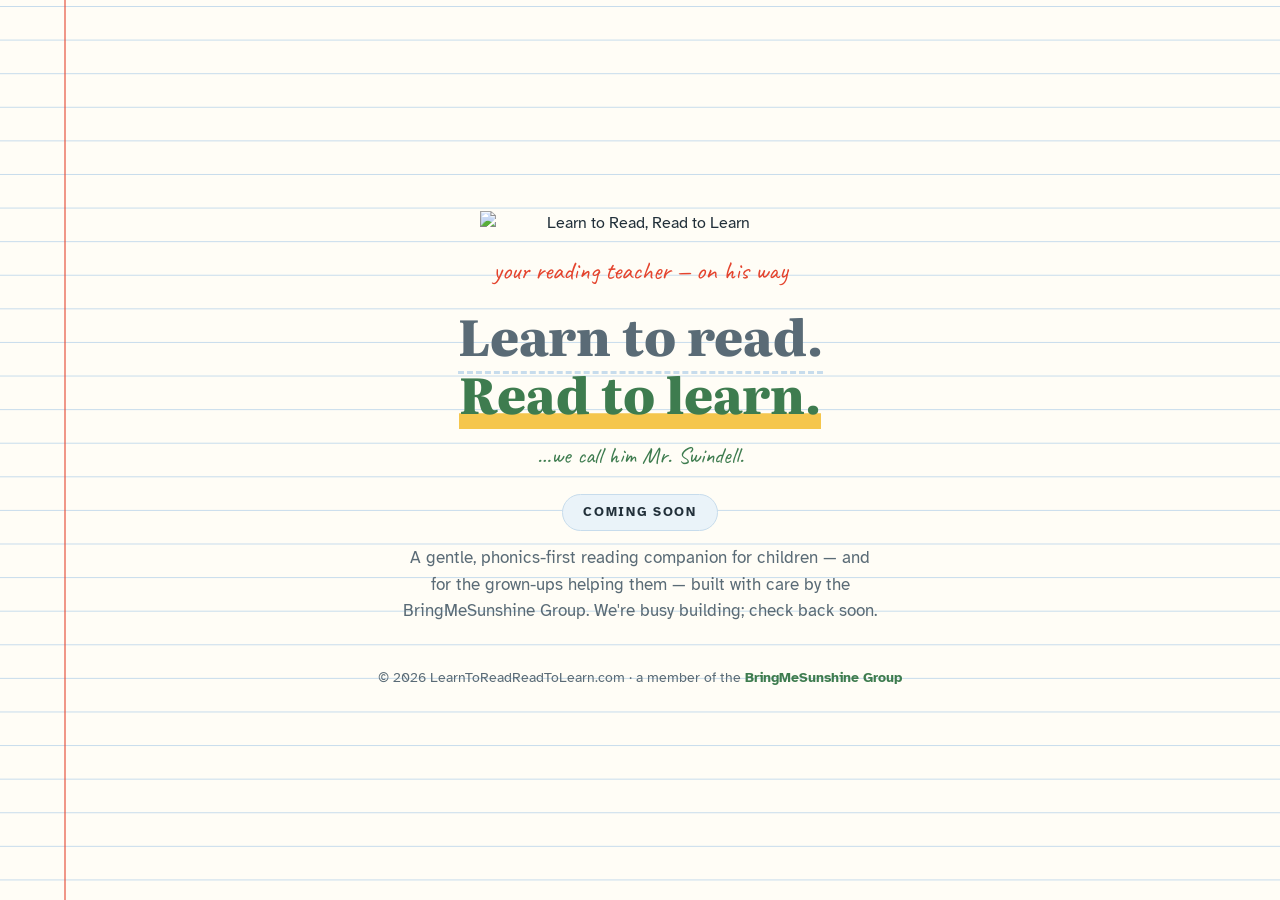
==== commit aa06cd58: "simplify to holding page (Dave 20 Aug 2026): basic info, current look & feel, no app links; full lan" ====
--- a/full-landing/index.html
+++ b/full-landing/index.html
@@ -1,1085 +1,58 @@
 <!DOCTYPE html>
-<html lang="en-NZ">
+<html lang="en">
 <head>
 <meta charset="UTF-8">
-<meta name="viewport" content="width=device-width, initial-scale=1.0">
-<title>Learn to Read, Read to Learn — we call him Mr. Swindell</title>
-<meta name="description" content="Learn to Read, Read to Learn: an interactive reading app for phone, iPad and web. Machine learning listens, proven teaching methods lead, and Mr. Swindell — companion, guide, mentor, teacher — walks with you on every page.">
+<meta name="viewport" content="width=device-width, initial-scale=1.0, viewport-fit=cover">
+<title>Learn to Read, Read to Learn — coming soon</title>
+<meta name="description" content="LearnToReadReadToLearn.com — a gentle, phonics-first reading companion for children and the grown-ups helping them. Coming soon. Part of the BringMeSunshineGroup.">
 <link rel="icon" href="favicon.svg" type="image/svg+xml">
-<link rel="icon" href="favicon.ico" sizes="48x48">
+<link rel="icon" href="favicon.ico" sizes="32x32">
 <link rel="apple-touch-icon" href="apple-touch-icon.png">
 <link rel="preconnect" href="https://fonts.googleapis.com">
 <link rel="preconnect" href="https://fonts.gstatic.com" crossorigin>
 <link href="https://fonts.googleapis.com/css2?family=Literata:opsz,wght@7..72,400;7..72,600;7..72,700;7..72,800&family=Atkinson+Hyperlegible:wght@400;700&family=Caveat:wght@500;600&display=swap" rel="stylesheet">
 <style>
-:root{
-  --paper:#FFFDF6;
-  --rule:#C7DCEC;
-  --margin-red:#E4442E;
-  --ink:#22303A;
-  --ink-soft:#5A6B76;
-  --leaf:#3E7C4F;
-  --leaf-light:#7FB08A;
-  --pencil:#F5C64C;
-  --sky:#EAF3F9;
-  --line-h:2.1rem;
-}
-*{margin:0;padding:0;box-sizing:border-box}
-html{scroll-behavior:smooth}
-body{
-  font-family:'Atkinson Hyperlegible',sans-serif;
-  color:var(--ink);
-  background:var(--paper);
-  line-height:1.6;
-  background-image:linear-gradient(var(--rule) 1px, transparent 1px);
-  background-size:100% var(--line-h);
-  background-position:0 6px;
-}
-body::before{
-  content:"";position:fixed;top:0;bottom:0;
-  left:clamp(1.2rem,5vw,4.5rem);width:2px;
-  background:var(--margin-red);opacity:.55;z-index:0;pointer-events:none;
-}
-.page{position:relative;z-index:1;max-width:1100px;margin:0 auto;padding:0 1.5rem 0 clamp(3rem,9vw,7rem)}
-
-/* ---------- header ---------- */
-header{display:flex;align-items:center;justify-content:space-between;padding-top:1.4rem}
-.wordmark{
-  font-family:'Literata',serif;font-weight:800;font-size:1.05rem;
-  display:flex;align-items:center;gap:.55rem;text-decoration:none;color:var(--ink);
-}
-nav{display:flex;gap:1.6rem;align-items:center}
-nav a{color:var(--ink-soft);text-decoration:none;font-size:.95rem;font-weight:700}
-nav a:hover,nav a:focus-visible{color:var(--margin-red)}
-a:focus-visible,button:focus-visible{outline:3px solid var(--margin-red);outline-offset:3px;border-radius:2px}
-.btn{
-  display:inline-block;background:var(--ink);color:var(--paper);
-  font-weight:700;text-decoration:none;font-size:.95rem;
-  padding:.65rem 1.3rem;border-radius:999px;border:none;cursor:pointer;
-  transition:transform .15s ease, background .15s ease;
-}
-.btn:hover{background:var(--margin-red);transform:translateY(-1px)}
-.btn.leaf{background:var(--leaf)}
-.btn.leaf:hover{background:#2F6640}
-.btn.ghost{background:transparent;color:var(--ink);box-shadow:inset 0 0 0 2px var(--ink)}
-.btn.ghost:hover{color:var(--margin-red);box-shadow:inset 0 0 0 2px var(--margin-red);background:transparent}
-
-/* ---------- hero ---------- */
-.hero{
-  display:grid;grid-template-columns:1.05fr .95fr;gap:2.5rem;align-items:center;
-  padding:clamp(3rem,7vw,5rem) 0 clamp(2.5rem,5vw,4rem);
-}
-.eyebrow{
-  font-family:'Caveat',cursive;font-size:1.35rem;color:var(--margin-red);
-  transform:rotate(-1.5deg);display:inline-block;margin-bottom:.4rem;
-}
-h1{
-  font-family:'Literata',serif;font-weight:800;
-  font-size:clamp(2.4rem,5.6vw,4rem);line-height:1.08;letter-spacing:-.01em;
-}
-.practice{display:inline-block;position:relative;color:var(--ink-soft);font-weight:600}
-.practice::after{content:"";position:absolute;left:0;right:0;top:55%;border-top:2px dashed var(--rule)}
-.confident{color:var(--leaf);display:block;width:fit-content;position:relative;z-index:0}
-.confident em{font-style:normal}
-.confident::after{
-  content:"";position:absolute;left:0;right:0;bottom:-.18em;height:.22em;
-  background:var(--pencil);border-radius:2px;
-}
-.hero p.lede{margin-top:1.1rem;font-size:1.13rem;color:var(--ink-soft);max-width:34rem}
-.tagline{
-  font-family:'Caveat',cursive;font-size:clamp(1.5rem,2.6vw,1.9rem);font-weight:600;
-  color:var(--margin-red);margin-top:.6rem;transform:rotate(-1.2deg);
-}
-.tagline strong{color:var(--leaf)}
-.hero-ctas{margin-top:1.8rem;display:flex;gap:.9rem;flex-wrap:wrap}
-.platforms{
-  margin-top:1.3rem;display:flex;gap:.6rem;align-items:center;flex-wrap:wrap;
-  color:var(--ink-soft);font-size:.9rem;font-weight:700;
-}
-.chip{
-  display:inline-flex;align-items:center;gap:.4rem;
-  background:#fff;border:1.5px solid var(--rule);border-radius:999px;
-  padding:.3rem .85rem;
-}
-.chip svg{flex:none}
-
-/* ---------- graphic ---------- */
-.grow-wrap{display:flex;flex-direction:column;justify-content:center;align-items:center}
-.grow-wrap svg{width:100%;max-width:420px;height:auto;overflow:visible}
-/* gentle fades when leaf letters and words change */
-.swap{transition:opacity .55s ease}
-.swap.out{opacity:0}
-@media (prefers-reduced-motion: no-preference){
-  .sway{transform-origin:215px 330px;animation:sway 7s ease-in-out infinite}
-  @keyframes sway{0%,100%{transform:rotate(-1.1deg)}50%{transform:rotate(1.1deg)}}
-  .pop{opacity:0;animation:pop .6s ease forwards}
-  @keyframes pop{from{opacity:0;transform:translateY(8px) scale(.9)}to{opacity:1;transform:none}}
-  .d1{animation-delay:.25s}.d2{animation-delay:.45s}.d3{animation-delay:.65s}
-  .d4{animation-delay:.9s}.d5{animation-delay:1.1s}
-  .d6{animation-delay:1.35s}.d7{animation-delay:1.55s}.d8{animation-delay:1.75s}.d9{animation-delay:1.95s}
-  .blink{animation:blink 1.1s steps(1) infinite}
-  @keyframes blink{50%{opacity:0}}
-}
-
-/* ---------- Mr. Swindell takes a walk ---------- */
-.swindell-walk{
-  position:fixed;bottom:0;left:0;width:84px;z-index:60;pointer-events:none;
-  transform:translateX(-120px);visibility:hidden;
-}
-.swindell-walk.on{visibility:visible}
-.swindell-walk svg{transform:scaleX(-1)} /* the art faces left, so mirror it: he now faces RIGHT while walking left-to-right */
-/* pupils: look where he's going while walking, face forward during the pause
-   (the svg is mirrored, so -x in svg space = screen-right) */
-.swindell-walk .pupil{transition:transform .35s ease}
-.swindell-walk.moving .pupil{transform:translateX(-3px)}  /* eyes on the road, screen-right */
-.swindell-walk.waving .pupil{transform:translateX(0)}     /* eyes forward, looking at you */
-.swindell-walk .bob{animation:bob .5s ease-in-out infinite;animation-play-state:paused}
-.swindell-walk.moving .bob{animation-play-state:running}
-@keyframes bob{0%,100%{transform:translateY(0)}50%{transform:translateY(-3px)}}
-/* a good chuckle when clicked mid-wave: shoulders shake, a little bounce */
-.swindell-walk.chuckling .bob,
-.swindell-mini.chuckling .bob{
-  animation:chuckle .45s ease-in-out 2;animation-play-state:running;
-  transform-box:view-box;transform-origin:46px 92px;
-}
-/* the small static Mr. Swindell — top-right of the Meet card, level with the icon and heading */
-.strand{position:relative}
-.swindell-mini{position:absolute;top:1.1rem;right:1.2rem;cursor:pointer;line-height:0}
-.swindell-mini:hover .bob{transform:translateY(-2px)}
-.swindell-mini .bob{transition:transform .2s ease}
-@keyframes chuckle{
-  0%,100%{transform:rotate(0deg) translateY(0)}
-  25%{transform:rotate(-4deg) translateY(-3px)}
-  50%{transform:rotate(3deg) translateY(0)}
-  75%{transform:rotate(-3deg) translateY(-3px)}
-}
-.swindell-walk .leg,.swindell-walk .arm,.swindell-mini .arm{transform-box:fill-box;transform-origin:top center}
-.swindell-walk.moving .leg{animation:step .5s ease-in-out infinite}
-.swindell-walk.moving .leg.back{animation-delay:.25s}
-.swindell-walk.moving .arm{animation:step .5s ease-in-out infinite;animation-delay:.25s}
-@keyframes step{0%,100%{transform:rotate(16deg)}50%{transform:rotate(-16deg)}}
-/* the mid-page pause: hand up and waving, bubble visible, clickable */
-.swindell-walk.waving{pointer-events:auto;cursor:pointer}
-.swindell-walk.waving .arm{animation:wave .6s ease-in-out infinite}
-.swindell-mini.waving .arm{animation:wave .6s ease-in-out infinite}
-@keyframes wave{0%,100%{transform:rotate(-115deg)}50%{transform:rotate(-160deg)}}
-.hello-bubble{
-  position:absolute;bottom:124px;left:-64px;width:212px;
-  background:#fff;border:2px solid var(--ink);border-radius:12px;
-  padding:.45rem .8rem;font-family:'Caveat',cursive;font-size:1.2rem;font-weight:600;
-  color:var(--leaf);text-align:center;line-height:1.25;
-  opacity:0;transition:opacity .45s ease;
-}
-.hello-bubble::after{
-  content:"";position:absolute;left:50%;bottom:-11px;transform:translateX(-50%);
-  border:6px solid transparent;border-top-color:var(--ink);
-}
-.swindell-walk.waving .hello-bubble{opacity:1}
-@media (prefers-reduced-motion: reduce){.swindell-walk{display:none}}
-
-/* ---------- sections ---------- */
-section{padding:clamp(2.5rem,6vw,4.5rem) 0}
-.kicker{font-size:.8rem;font-weight:700;letter-spacing:.14em;text-transform:uppercase;color:var(--margin-red);margin-bottom:.6rem}
-h2{font-family:'Literata',serif;font-weight:700;font-size:clamp(1.7rem,3.4vw,2.5rem);line-height:1.15;max-width:32ch}
-.section-lede{margin-top:.9rem;color:var(--ink-soft);max-width:46rem;font-size:1.08rem}
-
-/* pivot band */
-.pivot{
-  margin-top:2.4rem;display:grid;grid-template-columns:1fr 1fr;position:relative;
-  border-radius:14px;box-shadow:0 2px 14px rgba(34,48,58,.08);
-  /* the old clipping property is gone — it was cutting off the pivot pill on the top seam */
-}
-.pivot-half{padding:1.8rem 1.6rem 2rem;background:var(--sky)}
-.pivot-half.before{border-radius:14px 0 0 14px}
-.pivot-half.after{border-radius:0 14px 14px 0}
-@media(max-width:840px){
-  .pivot-half.before{border-radius:14px 14px 0 0}
-  .pivot-half.after{border-radius:0 0 14px 14px}
-}
-.pivot-half.after{background:#EDF6EE}
-.pivot-half .years{font-family:'Literata',serif;font-weight:800;font-size:1rem;margin-bottom:.35rem;color:var(--ink-soft)}
-.pivot-half h3{font-family:'Literata',serif;font-size:1.35rem;margin-bottom:.5rem}
-.pivot-half p{color:var(--ink-soft);font-size:.98rem}
-.pivot-half ul{margin-top:.8rem;list-style:none}
-.pivot-half li{padding-left:1.4rem;position:relative;margin-bottom:.4rem;font-size:.95rem}
-.pivot-half li::before{content:"→";position:absolute;left:0;color:var(--margin-red);font-weight:700}
-.pivot-half.after li::before{color:var(--leaf)}
-.pivot-mark{
-  position:absolute;left:50%;top:0;transform:translate(-50%,-50%) rotate(-2deg);
-  background:var(--paper);border:2px solid var(--ink);border-radius:999px;
-  padding:.45rem 1rem;font-family:'Caveat',cursive;font-size:1.2rem;font-weight:600;
-  white-space:nowrap;box-shadow:0 2px 8px rgba(34,48,58,.15);z-index:2;
-}
-@media(max-width:840px){
-  /* stacked columns on phones: the pill sits in flow on the seam between the halves */
-  .pivot-mark{
-    position:relative;left:auto;top:auto;justify-self:center;width:max-content;
-    transform:rotate(-2deg);margin:-1.1rem auto;
+  :root{
+    --paper:#FFFDF6; --rule:#C7DCEC; --margin-red:#E4442E; --ink:#22303A; --ink-soft:#5A6B76;
+    --leaf:#3E7C4F; --leaf-light:#7FB08A; --pencil:#F5C64C; --sky:#EAF3F9; --line-h:2.1rem;
   }
-}
-
-/* pillars */
-.strands{margin-top:2.4rem;display:grid;grid-template-columns:repeat(3,1fr);gap:1.4rem}
-.strand{
-  background:#fff;border-radius:14px;padding:1.6rem 1.4rem;
-  box-shadow:0 2px 12px rgba(34,48,58,.07);border-top:5px solid var(--pencil);
-}
-.strand:nth-child(2){border-top-color:var(--margin-red)}
-.strand:nth-child(3){border-top-color:var(--leaf)}
-.strand h3{font-family:'Literata',serif;font-size:1.2rem;margin:.7rem 0 .45rem}
-.strand p{color:var(--ink-soft);font-size:.96rem}
-.strand .who{margin-top:.9rem;font-family:'Caveat',cursive;font-size:1.1rem;color:var(--leaf)}
-.strand svg{display:block}
-
-/* feature list */
-.features{margin-top:2.2rem;display:grid;grid-template-columns:1fr 1fr;gap:1rem 2.4rem}
-.feature{display:flex;gap:.9rem;align-items:flex-start}
-.feature .dot{
-  flex:none;width:34px;height:34px;border-radius:50%;
-  background:var(--sky);display:grid;place-items:center;
-  font-family:'Literata',serif;font-weight:800;color:var(--leaf);
-}
-.feature h4{font-family:'Literata',serif;font-size:1.05rem}
-.feature p{color:var(--ink-soft);font-size:.94rem}
-
-/* cta */
-.involve{
-  background:var(--ink);color:var(--paper);border-radius:18px;
-  padding:clamp(2rem,5vw,3.2rem);margin-bottom:3rem;
-  background-image:linear-gradient(rgba(255,255,255,.06) 1px, transparent 1px);
-  background-size:100% var(--line-h);
-}
-.involve h2{color:var(--paper)}
-.involve p{color:#B9C6CE;max-width:42rem;margin-top:.8rem}
-.involve .hero-ctas{margin-top:1.6rem}
-.involve .btn.ghost{color:var(--paper);box-shadow:inset 0 0 0 2px var(--paper)}
-.involve .btn.ghost:hover{color:var(--pencil);box-shadow:inset 0 0 0 2px var(--pencil)}
-.involve .note{font-family:'Caveat',cursive;font-size:1.2rem;color:var(--pencil);margin-top:1.2rem}
-
-footer{
-  padding:1.6rem 0 2.4rem;display:flex;justify-content:space-between;gap:1rem;flex-wrap:wrap;
-  color:var(--ink-soft);font-size:.9rem;
-}
-footer a{color:var(--ink-soft)}
-footer .group-link{color:var(--ink-soft);font-weight:400;font-size:.9rem;text-decoration:none;cursor:pointer}
-footer .group-link:hover,footer .group-link:focus-visible{color:var(--leaf);text-decoration:underline}
-
-@media(max-width:840px){
-  .hero{grid-template-columns:1fr}
-  .grow-wrap{order:-1}
-  .grow-wrap svg{max-width:300px}
-  .pivot,.features{grid-template-columns:1fr}
-  .strands{grid-template-columns:1fr}
-  nav a:not(.btn){display:none}
-}
+  *{box-sizing:border-box;margin:0}
+  html,body{height:100%}
+  body{
+    font-family:'Atkinson Hyperlegible',sans-serif;color:var(--ink);background:var(--paper);line-height:1.6;
+    background-image:linear-gradient(var(--rule) 1px, transparent 1px);
+    background-size:100% var(--line-h);background-position:0 6px;
+    display:flex;flex-direction:column;align-items:center;justify-content:center;
+    min-height:100vh;text-align:center;padding:28px 22px;position:relative;
+  }
+  body::before{content:"";position:fixed;top:0;bottom:0;left:clamp(18px,6vw,64px);width:2px;
+    background:var(--margin-red);opacity:.55}
+  main{max-width:640px;display:flex;flex-direction:column;align-items:center;gap:14px;position:relative}
+  .logo{width:min(320px,78vw);height:auto}
+  .hand{font-family:'Caveat',cursive;font-size:clamp(1.25rem,4.4vw,1.6rem);color:var(--margin-red)}
+  h1{font-family:'Literata',Georgia,serif;font-weight:800;line-height:1.18;
+     font-size:clamp(2rem,7vw,3.1rem);text-wrap:balance}
+  h1 .l1{color:var(--ink-soft);border-bottom:3px dashed var(--rule)}
+  h1 .l2{color:var(--leaf);box-shadow:inset 0 -0.32em var(--pencil)}
+  .swindell{font-family:'Caveat',cursive;font-size:clamp(1.15rem,4vw,1.45rem);color:var(--leaf)}
+  .soon{background:var(--sky);border:1.5px solid var(--rule);border-radius:999px;color:var(--ink);
+        padding:7px 20px;font-size:.82rem;letter-spacing:.13em;text-transform:uppercase;font-weight:700;margin-top:6px}
+  p.body{color:var(--ink-soft);max-width:44ch;font-size:1.04rem}
+  footer{margin-top:42px;color:var(--ink-soft);font-size:.85rem}
+  footer a{color:var(--leaf);text-decoration:none;font-weight:700}
+  footer a:hover{text-decoration:underline}
 </style>
 </head>
 <body>
-<div class="page">
-
-<header>
-  <a class="wordmark" href="#" aria-label="Learn to Read, Read to Learn — home">
-    <!-- logo-horizontal.svg, embedded inline so the Literata wordmark renders reliably
-         (an <img src="logo-horizontal.svg"> can't load Google Fonts inside an image) -->
-    <svg xmlns="http://www.w3.org/2000/svg" viewBox="0 0 545 88" height="52" style="max-width:100%" role="img" aria-hidden="true">
-      <defs>
-        <style>
-          .logo-word{font-family:'Literata',Georgia,serif;font-weight:800;font-size:26px}
-          .logo-domain{font-family:'Literata',Georgia,serif;font-weight:500;font-size:13px;letter-spacing:.05em}
-        </style>
-      </defs>
-      <!-- mark -->
-      <g transform="translate(0,4) scale(0.92)">
-        <path d="M48 26 C36 16 16 16 10 23 V70 C16 63 36 63 48 73 C60 63 80 63 86 70 V23 C80 16 60 16 48 26 Z"
-              fill="#FFFDF6" stroke="#22303A" stroke-width="5" stroke-linejoin="round"/>
-        <path d="M48 26 V73" stroke="#22303A" stroke-width="5" stroke-linecap="round"/>
-        <path d="M19 34 C27 30 37 31 41 34" fill="none" stroke="#E4442E" stroke-width="4" stroke-linecap="round"/>
-        <path d="M22 30 L19 34 L24 36" fill="none" stroke="#E4442E" stroke-width="4" stroke-linecap="round" stroke-linejoin="round"/>
-        <path d="M55 34 C59 31 69 30 77 34" fill="none" stroke="#3E7C4F" stroke-width="4" stroke-linecap="round"/>
-        <path d="M74 30 L77 34 L72 36" fill="none" stroke="#3E7C4F" stroke-width="4" stroke-linecap="round" stroke-linejoin="round"/>
-        <path d="M20 45 C28 42 38 43 42 46 M20 55 C28 52 38 53 42 56" fill="none" stroke="#C7DCEC" stroke-width="3.5" stroke-linecap="round"/>
-        <path d="M54 46 C58 43 68 42 76 45 M54 56 C58 53 68 52 76 55" fill="none" stroke="#C7DCEC" stroke-width="3.5" stroke-linecap="round"/>
-        <path d="M48 26 V12" stroke="#3E7C4F" stroke-width="4" stroke-linecap="round"/>
-        <path d="M48 16 C43 16 39 12 39 7 C44 7 48 10 48 16 Z" fill="#3E7C4F"/>
-        <path d="M48 13 C48 8 52 4 58 4 C58 10 53 13 48 13 Z" fill="#F5C64C" stroke="#3E7C4F" stroke-width="1.5"/>
-      </g>
-      <!-- wordmark in fixed-width segments so the underline always sits under "Learn" -->
-      <text class="logo-word" x="104" y="42" fill="#22303A" textLength="188" lengthAdjust="spacingAndGlyphs">Learn to Read,</text>
-      <text class="logo-word" x="302" y="42" fill="#3E7C4F" textLength="98" lengthAdjust="spacingAndGlyphs">Read to</text>
-      <text class="logo-word" x="410" y="42" fill="#3E7C4F" textLength="72" lengthAdjust="spacingAndGlyphs">Learn</text>
-      <!-- gold underline beneath "Learn" — the highlight from the app -->
-      <rect x="302" y="46" width="180" height="6" rx="2" fill="#F5C64C"/>
-      <text class="logo-domain" x="104" y="66" fill="#5A6B76">LearnToReadReadToLearn.com</text>
-    </svg>
-  </a>
-  <nav aria-label="Main">
-    <a href="#how">How it works</a>
-    <a href="#pivot">Why the name</a>
-    <a class="btn leaf" href="#get">Get the app</a>
-  </nav>
-</header>
-
-<!-- ================= HERO ================= -->
 <main>
-<section class="hero" aria-labelledby="hero-title">
-  <div>
-    <span class="eyebrow">your reading teacher, in an app</span>
-    <h1 id="hero-title">
-      <span class="practice">Learn to read.</span>
-      <span class="confident">Read to <em>learn.</em></span>
-    </h1>
-    <p class="tagline">…we call him <strong>Mr. Swindell</strong>.</p>
-    <p class="lede">
-      An interactive app for phone, iPad and web that teaches reading the way great
-      teachers do — then goes further. Machine learning listens as you read and adapts
-      to you; proven reading-teaching methods set the path; and Mr. Swindell — your
-      companion, guide, mentor and teacher — walks beside you on every page, whatever
-      your age or starting point.
-    </p>
-    <div class="hero-ctas">
-      <a class="btn leaf" href="#get">Get the app</a>
-      <a class="btn ghost" href="#get">Read in your browser</a>
-    </div>
-    <div class="platforms" aria-label="Available platforms">
-      <span class="chip">
-        <svg width="12" height="15" viewBox="0 0 12 15" aria-hidden="true"><rect x="1" y="1" width="10" height="13" rx="2" fill="none" stroke="#5A6B76" stroke-width="1.5"/><circle cx="6" cy="11.5" r="1" fill="#5A6B76"/></svg>
-        Phone
-      </span>
-      <span class="chip">
-        <svg width="16" height="13" viewBox="0 0 16 13" aria-hidden="true"><rect x="1" y="1" width="14" height="11" rx="2" fill="none" stroke="#5A6B76" stroke-width="1.5"/></svg>
-        iPad
-      </span>
-      <span class="chip">
-        <svg width="14" height="14" viewBox="0 0 14 14" aria-hidden="true"><circle cx="7" cy="7" r="6" fill="none" stroke="#5A6B76" stroke-width="1.5"/><path d="M1 7 H13 M7 1 C4.5 4 4.5 10 7 13 C9.5 10 9.5 4 7 1" fill="none" stroke="#5A6B76" stroke-width="1.2"/></svg>
-        Web
-      </span>
-      <span>· one account, progress everywhere</span>
-    </div>
-  </div>
-
-  <!-- Signature graphic: knowledge growing out of a tablet running the app.
-       Lowest leaves are letters, then words, blossoming into knowledge. -->
-  <div class="grow-wrap" role="img" aria-label="A tablet running the reading app, with a plant growing from its screen. The lowest leaves hold the letters a, b and c; higher leaves hold whole words; at the top the plant blossoms into symbols of knowledge — a planet, a musical note, an atom and a star. A chat bubble beside the screen shows Mr. Swindell, the reading mentor, saying nice reading.">
-    <svg viewBox="0 0 430 420" xmlns="http://www.w3.org/2000/svg" aria-hidden="true">
-      <ellipse cx="215" cy="404" rx="130" ry="12" fill="#22303A" opacity="0.07"/>
-
-      <!-- tablet -->
-      <g>
-        <rect x="118" y="308" width="194" height="98" rx="12" fill="#FFFFFF" stroke="#22303A" stroke-width="3.5"/>
-        <rect x="132" y="320" width="166" height="74" rx="6" fill="#EAF3F9"/>
-        <!-- reading material types out here, one highlighted word per sentence -->
-        <g id="screenText" font-family="Literata, serif" font-weight="700" font-size="14" style="transition:opacity .7s ease">
-          <rect id="hlRect" y="332" height="19" rx="4" fill="#F5C64C" visibility="hidden"/>
-          <text id="rLine1" x="142" y="346" fill="#22303A"></text>
-          <text id="rLine2" x="142" y="368" fill="#22303A"></text>
-          <text id="rCaret" x="142" y="346" fill="#E4442E" class="blink">|</text>
-        </g>
-        <!-- speaker: click to switch reading the sentences aloud on/off (starts off) -->
-        <g id="micToggle" transform="translate(283,378)" tabindex="0" role="button"
-           aria-pressed="false" aria-label="Read the sentences aloud. Click to switch the speaker on or off."
-           style="cursor:pointer;outline:none">
-          <circle id="micCircle" r="9" fill="#9AA7B0"/>
-          <!-- speaker body + cone -->
-          <rect x="-6.5" y="-2.2" width="3" height="4.4" rx="1" fill="#FFFDF6"/>
-          <path d="M-4 -2.2 L-0.5 -5.5 L-0.5 5.5 L-4 2.2 Z" fill="#FFFDF6"/>
-          <!-- sound waves, visible only when on -->
-          <g id="spkWaves" visibility="hidden" stroke="#FFFDF6" stroke-width="1.5" fill="none" stroke-linecap="round">
-            <path d="M2 -2.4 C3.4 -1 3.4 1 2 2.4"/>
-            <path d="M4.2 -4.4 C6.6 -2 6.6 2 4.2 4.4"/>
-          </g>
-          <line id="micSlash" x1="-7" y1="-7" x2="7" y2="7" stroke="#E4442E" stroke-width="2" stroke-linecap="round"/>
-        </g>
-        <!-- shown only if the device has no speech voices installed -->
-        <text id="spkNote" x="215" y="420" visibility="hidden" text-anchor="middle"
-              font-family="Atkinson Hyperlegible, sans-serif" font-size="10" fill="#E4442E">no speech voices found on this device</text>
-        <!-- home button -->
-        <circle cx="215" cy="400" r="0" fill="#22303A"/>
-      </g>
-
-      <!-- growing plant from the screen -->
-      <g class="sway">
-        <path d="M215 322 C212 285 220 250 214 205 C209 165 218 120 215 80"
-              fill="none" stroke="#3E7C4F" stroke-width="5" stroke-linecap="round"/>
-        <path d="M215 300 C195 292 178 296 162 284" fill="none" stroke="#3E7C4F" stroke-width="4" stroke-linecap="round"/>
-        <path d="M215 268 C238 262 252 266 268 252" fill="none" stroke="#3E7C4F" stroke-width="4" stroke-linecap="round"/>
-        <path d="M214 226 C194 218 182 222 166 208" fill="none" stroke="#3E7C4F" stroke-width="4" stroke-linecap="round"/>
-        <path d="M213 190 C236 184 250 188 266 172" fill="none" stroke="#3E7C4F" stroke-width="4" stroke-linecap="round"/>
-        <path d="M214 150 C198 140 188 142 176 128" fill="none" stroke="#3E7C4F" stroke-width="4" stroke-linecap="round"/>
-        <path d="M215 120 C232 112 244 114 256 100" fill="none" stroke="#3E7C4F" stroke-width="4" stroke-linecap="round"/>
-
-        <!-- letter leaves: the alphabet cascades upward, bottom leaf first -->
-        <g class="pop d1">
-          <ellipse cx="150" cy="280" rx="26" ry="19" fill="#7FB08A" transform="rotate(-18 150 280)"/>
-          <text id="L0" class="swap" x="150" y="287" text-anchor="middle" font-family="Literata, serif" font-weight="800" font-size="22" fill="#FFFDF6">a</text>
-        </g>
-        <g class="pop d2">
-          <ellipse cx="281" cy="247" rx="26" ry="19" fill="#7FB08A" transform="rotate(14 281 247)"/>
-          <text id="L1" class="swap" x="281" y="254" text-anchor="middle" font-family="Literata, serif" font-weight="800" font-size="22" fill="#FFFDF6">b</text>
-        </g>
-        <g class="pop d3">
-          <ellipse cx="154" cy="203" rx="26" ry="19" fill="#7FB08A" transform="rotate(-12 154 203)"/>
-          <text id="L2" class="swap" x="154" y="210" text-anchor="middle" font-family="Literata, serif" font-weight="800" font-size="22" fill="#FFFDF6">c</text>
-        </g>
-
-        <!-- word leaves: rotate through positive words for children -->
-        <g class="pop d4">
-          <ellipse cx="285" cy="165" rx="34" ry="19" fill="#3E7C4F" transform="rotate(10 285 165)"/>
-          <text id="W0" class="swap" x="285" y="171" text-anchor="middle" font-family="Literata, serif" font-weight="700" font-size="15" fill="#FFFDF6">words</text>
-        </g>
-        <g class="pop d5">
-          <ellipse cx="164" cy="121" rx="34" ry="19" fill="#3E7C4F" transform="rotate(-10 164 121)"/>
-          <text id="W1" class="swap" x="164" y="127" text-anchor="middle" font-family="Literata, serif" font-weight="700" font-size="15" fill="#FFFDF6">stories</text>
-        </g>
-
-        <!-- flower at the top of the trunk, so no branch is left bare -->
-        <g class="pop d6" transform="translate(215,70)">
-          <g fill="#F5C64C" stroke="#22303A" stroke-width="2.2">
-            <ellipse cx="0" cy="-10.5" rx="5.2" ry="9.5"/>
-            <ellipse cx="10.1" cy="-3.3" rx="5.2" ry="9.5" transform="rotate(72 10.1 -3.3)"/>
-            <ellipse cx="6.2" cy="8.6" rx="5.2" ry="9.5" transform="rotate(144 6.2 8.6)"/>
-            <ellipse cx="-6.2" cy="8.6" rx="5.2" ry="9.5" transform="rotate(216 -6.2 8.6)"/>
-            <ellipse cx="-10.1" cy="-3.3" rx="5.2" ry="9.5" transform="rotate(288 -10.1 -3.3)"/>
-          </g>
-          <circle r="6.5" fill="#E4442E" stroke="#22303A" stroke-width="2.2"/>
-        </g>
-
-        <!-- knowledge blossoms -->
-        <!-- flower on the top-right branch -->
-        <g class="pop d6">
-          <path d="M256 100 L261 96" stroke="#3E7C4F" stroke-width="4" stroke-linecap="round"/>
-          <g transform="translate(263,94)">
-            <g fill="#E4442E" stroke="#22303A" stroke-width="2.2">
-              <ellipse cx="0" cy="-9.5" rx="4.8" ry="8.4"/>
-              <ellipse cx="9" cy="-3" rx="4.8" ry="8.4" transform="rotate(72 9 -3)"/>
-              <ellipse cx="5.6" cy="7.7" rx="4.8" ry="8.4" transform="rotate(144 5.6 7.7)"/>
-              <ellipse cx="-5.6" cy="7.7" rx="4.8" ry="8.4" transform="rotate(216 -5.6 7.7)"/>
-              <ellipse cx="-9" cy="-3" rx="4.8" ry="8.4" transform="rotate(288 -9 -3)"/>
-            </g>
-            <circle r="6" fill="#F5C64C" stroke="#22303A" stroke-width="2.2"/>
-          </g>
-        </g>
-        <g class="pop d7" transform="translate(152,52) scale(1.5)">
-          <circle cx="-6" cy="12" r="8" fill="#E4442E"/>
-          <path d="M2 12 L2 -16 L18 -20 L18 -6" fill="none" stroke="#E4442E" stroke-width="4" stroke-linecap="round"/>
-        </g>
-        <g class="pop d8" transform="translate(215,22) scale(1.5)">
-          <circle r="5" fill="#22303A"/>
-          <ellipse rx="20" ry="8" fill="none" stroke="#22303A" stroke-width="2.5" transform="rotate(60)"/>
-          <ellipse rx="20" ry="8" fill="none" stroke="#22303A" stroke-width="2.5" transform="rotate(-60)"/>
-        </g>
-        <g class="pop d9" transform="translate(292,30) scale(1.5)">
-          <path d="M0 -13 L3.8 -4 L13 -4 L5.5 2 L8 11 L0 5.5 L-8 11 L-5.5 2 L-13 -4 L-3.8 -4 Z" fill="#F5C64C" stroke="#22303A" stroke-width="2"/>
-        </g>
-      </g>
-
-      <!-- Mr. Swindell's chat bubble: drawn after the plant so it always sits on top -->
-      <g class="pop d5" transform="translate(4,168) scale(2.25)">
-        <rect x="0" y="0" width="134" height="46" rx="12" fill="#FFFFFF" stroke="#22303A" stroke-width="2.5"/>
-        <path d="M104 45 L112 58 L116 45" fill="#FFFFFF" stroke="#22303A" stroke-width="2.5" stroke-linejoin="round"/>
-        <text x="82" y="20" text-anchor="middle" font-family="Caveat, cursive" font-size="16" font-weight="600" fill="#3E7C4F">nice reading!</text>
-        <text x="82" y="38" text-anchor="middle" font-family="Caveat, cursive" font-size="14" font-weight="500" fill="#5A6B76">— Mr. Swindell</text>
-        <!-- Mr. Swindell: friendly face with glasses -->
-        <g transform="translate(19,23)">
-          <circle r="11" fill="#F5C64C" stroke="#22303A" stroke-width="2"/>
-          <circle cx="-4" cy="-1.5" r="3" fill="none" stroke="#22303A" stroke-width="1.5"/>
-          <circle cx="4" cy="-1.5" r="3" fill="none" stroke="#22303A" stroke-width="1.5"/>
-          <path d="M-1 -1.5 H1" stroke="#22303A" stroke-width="1.5"/>
-          <path d="M-4 5 C-2 7.5 2 7.5 4 5" fill="none" stroke="#22303A" stroke-width="1.6" stroke-linecap="round"/>
-        </g>
-      </g>
-    </svg>
-  </div>
-</section>
-
-<!-- ================= THREE PILLARS ================= -->
-<section id="how" aria-labelledby="how-title">
-  <p class="kicker">How it works</p>
-  <h2 id="how-title">Three kinds of intelligence, one patient teacher.</h2>
-  <p class="section-lede">
-    The app combines machine learning, evidence-based reading pedagogy, and
-    Mr. Swindell — a mentor with a name, a face and a memory, so learning to read
-    feels like time with a favourite teacher, not time with software.
-  </p>
-
-  <div class="strands">
-    <article class="strand">
-      <svg width="38" height="38" viewBox="0 0 38 38" aria-hidden="true">
-        <path d="M5 30 C10 30 10 12 16 12 C22 12 22 26 28 26 C32 26 33 20 33 20" fill="none" stroke="#22303A" stroke-width="2.5" stroke-linecap="round"/>
-        <circle cx="16" cy="12" r="3" fill="#F5C64C" stroke="#22303A" stroke-width="2"/>
-        <circle cx="28" cy="26" r="3" fill="#F5C64C" stroke="#22303A" stroke-width="2"/>
-      </svg>
-      <h3>Machine learning that listens</h3>
-      <p>Speech recognition hears every word you read aloud, spots exactly where
-      decoding breaks down, and adapts the next page to you — the right challenge,
-      never a wall, never busywork.</p>
-      <p class="who">the app learns you while you learn to read</p>
-    </article>
-
-    <article class="strand">
-      <svg width="38" height="38" viewBox="0 0 38 38" aria-hidden="true">
-        <path d="M19 8 C15 4.5 7 4.5 5 7 V30 C7 27.5 15 27.5 19 31 C23 27.5 31 27.5 33 30 V7 C31 4.5 23 4.5 19 8 Z" fill="none" stroke="#22303A" stroke-width="2.5" stroke-linejoin="round"/>
-        <path d="M19 8 V31" stroke="#22303A" stroke-width="2.5"/>
-      </svg>
-      <h3>Proven teaching methods</h3>
-      <p>Built on the science of reading: systematic phonics, decodable texts,
-      fluency practice and comprehension strategies, sequenced the way reading
-      specialists teach them — not gamification with a book skin.</p>
-      <p class="who">pedagogy first, technology in service of it</p>
-    </article>
-
-    <article class="strand">
-      <svg width="38" height="38" viewBox="0 0 38 38" aria-hidden="true">
-        <rect x="5" y="7" width="28" height="20" rx="7" fill="none" stroke="#22303A" stroke-width="2.5"/>
-        <path d="M14 27 L12 33 L20 27" fill="none" stroke="#22303A" stroke-width="2.5" stroke-linejoin="round"/>
-        <circle cx="14" cy="17" r="1.8" fill="#22303A"/><circle cx="19" cy="17" r="1.8" fill="#22303A"/><circle cx="24" cy="17" r="1.8" fill="#22303A"/>
-      </svg>
-      <div class="swindell-mini" id="swindellMini" role="button" tabindex="0"
-           aria-label="Mr. Swindell. Click to hear him say: Hello, I'm Mr. Swindell, let us learn together.">
-        <svg viewBox="0 0 90 126" width="58" height="81" aria-hidden="true">
-          <g class="bob">
-            <g><rect x="36" y="86" width="8" height="26" rx="4" fill="#22303A"/><ellipse cx="40" cy="114" rx="9" ry="5" fill="#E4442E"/></g>
-            <g><rect x="48" y="86" width="8" height="26" rx="4" fill="#22303A"/><ellipse cx="52" cy="114" rx="9" ry="5" fill="#E4442E"/></g>
-            <rect x="28" y="52" width="36" height="40" rx="14" fill="#3E7C4F"/>
-            <rect x="18" y="66" width="16" height="20" rx="2" fill="#E4442E" stroke="#22303A" stroke-width="2"/>
-            <path d="M26 66 V86" stroke="#FFFDF6" stroke-width="1.5"/>
-            <g class="arm"><rect x="58" y="56" width="7" height="24" rx="3.5" fill="#3E7C4F"/><circle cx="61.5" cy="82" r="4.5" fill="#F5C64C"/></g>
-            <circle cx="46" cy="30" r="22" fill="#F5C64C" stroke="#22303A" stroke-width="3"/>
-            <circle cx="38" cy="27" r="6.5" fill="#fff" stroke="#22303A" stroke-width="2"/>
-            <circle cx="54" cy="27" r="6.5" fill="#fff" stroke="#22303A" stroke-width="2"/>
-            <path d="M44.5 27 H47.5" stroke="#22303A" stroke-width="2"/>
-            <g><circle cx="38" cy="28" r="2.6" fill="#22303A"/><circle cx="38.9" cy="27" r="1" fill="#fff"/></g>
-            <g><circle cx="54" cy="28" r="2.6" fill="#22303A"/><circle cx="54.9" cy="27" r="1" fill="#fff"/></g>
-            <circle cx="33" cy="37" r="3" fill="#F0A28E" opacity=".8"/><circle cx="59" cy="37" r="3" fill="#F0A28E" opacity=".8"/>
-            <path d="M37 39 C41 45 51 45 55 39" fill="none" stroke="#22303A" stroke-width="2.6" stroke-linecap="round"/>
-            <path d="M36 11 C40 6 52 6 56 11" fill="none" stroke="#22303A" stroke-width="2.5" stroke-linecap="round"/>
-          </g>
-        </svg>
-      </div>
-      <h3>Meet Mr. Swindell</h3>
-      <p>Your companion, guide, mentor and teacher in one. He knows your name,
-      remembers yesterday's chapter, chats about the story, answers "what does that
-      word mean?", spins up new tales about whatever you love, and celebrates every
-      win — endlessly patient, never judging.</p>
-      <p class="who">a teacher's warmth, always in your pocket</p>
-    </article>
-  </div>
-</section>
-
-<!-- ================= WHY THE NAME ================= -->
-<section id="pivot" aria-labelledby="pivot-title">
-  <p class="kicker">Why the name</p>
-  <h2 id="pivot-title">The app grows with you across reading's great pivot.</h2>
-  <p class="section-lede">
-    Every reader crosses a line where reading stops being the subject and becomes the
-    tool for everything else. The app is built for both sides of that line — and for
-    learners of any age crossing it.
-  </p>
-
-  <div class="pivot">
-    <div class="pivot-half before">
-      <p class="years">Phase one</p>
-      <h3>Learning to read</h3>
-      <p>Cracking the code, with Mr. Swindell as teacher.</p>
-      <ul>
-        <li>Phonics lessons that adapt to what the ML hears</li>
-        <li>Decodable stories matched to sounds you know</li>
-        <li>Read aloud — the app follows word by word</li>
-      </ul>
-    </div>
-    <span class="pivot-mark">the pivot ✏️</span>
-    <div class="pivot-half after">
-      <p class="years">Phase two</p>
-      <h3>Reading to learn</h3>
-      <p>Using the code, with Mr. Swindell as companion.</p>
-      <ul>
-        <li>Mr. Swindell discusses stories and answers questions</li>
-        <li>Vocabulary and comprehension built inside real texts</li>
-        <li>New stories generated around your own interests</li>
-      </ul>
-    </div>
-  </div>
-
-  <div class="features">
-    <div class="feature"><span class="dot">✓</span><div>
-      <h4>For any age</h4>
-      <p>Young readers, adult learners, and English-language learners each get their own path and tone.</p>
-    </div></div>
-    <div class="feature"><span class="dot">✓</span><div>
-      <h4>Readable by design</h4>
-      <p>Hyperlegible type, adjustable size and spacing, and dyslexia-friendly options throughout.</p>
-    </div></div>
-    <div class="feature"><span class="dot">✓</span><div>
-      <h4>Progress you can see</h4>
-      <p>Clear dashboards for learners, whānau and teachers — accuracy, fluency and books finished.</p>
-    </div></div>
-    <div class="feature"><span class="dot">✓</span><div>
-      <h4>Everywhere you read</h4>
-      <p>Phone in the queue, iPad on the couch, web at school — one account, progress synced.</p>
-    </div></div>
-  </div>
-</section>
-
-<!-- ================= CTA ================= -->
-<section id="get" aria-labelledby="get-title">
-  <div class="involve">
-    <p class="kicker" style="color:var(--pencil)">Get started</p>
-    <h2 id="get-title">Ten minutes a day. A teacher who never runs out of patience.</h2>
-    <p>
-      Start on any device in under a minute — Mr. Swindell listens to one short
-      passage, finds your level, and builds your first reading path with you.
-      From then on he's there whenever you open a book: companion on the easy
-      pages, guide on the hard ones, mentor across the pivot.
-    </p>
-    <div class="hero-ctas">
-      <a class="btn leaf" href="#">Download for iPhone &amp; iPad</a>
-      <a class="btn ghost" href="#">Get it on Android</a>
-      <a class="btn ghost" href="#">Open the web app</a>
-    </div>
-    <p class="note">Free to start — no reading level required, finding it is Mr. Swindell's job.</p>
-  </div>
-</section>
+  <img class="logo" src="logo-horizontal.svg" alt="Learn to Read, Read to Learn">
+  <div class="hand">your reading teacher — on his way</div>
+  <h1><span class="l1">Learn to read.</span><br><span class="l2">Read to learn.</span></h1>
+  <div class="swindell">…we call him Mr. Swindell.</div>
+  <span class="soon">Coming soon</span>
+  <p class="body">A gentle, phonics-first reading companion for children — and for the grown-ups helping them —
+  built with care by the BringMeSunshine Group. We're busy building; check back soon.</p>
 </main>
-
-<footer>
-  <span>© 2026 Learn to Read, Read to Learn — we call him Mr. Swindell.<br>
-    <a class="group-link" href="https://BringMeSunshineGroup.com" target="_blank" rel="noopener">A member of the BringMeSunshineGroup</a>
-  </span>
-  <span><a href="#how">How it works</a> · <a href="#pivot">Why the name</a> · <a href="#get">Get the app</a></span>
-</footer>
-
-</div>
-<!-- Mr. Swindell takes a stroll across the page every now and again -->
-<div class="swindell-walk" id="swindellWalk" role="button" tabindex="-1" aria-label="Mr. Swindell says: Hello, I'm Mr. Swindell, let us learn together. Click to hear him.">
-  <div class="hello-bubble" id="helloBubble">Hello, I'm Mr. Swindell,<br>let us learn together</div>
-  <svg viewBox="0 0 90 126" width="84" height="118" aria-hidden="true">
-    <g class="bob">
-      <!-- legs -->
-      <g class="leg"><rect x="36" y="86" width="8" height="26" rx="4" fill="#22303A"/><ellipse cx="40" cy="114" rx="9" ry="5" fill="#E4442E"/></g>
-      <g class="leg back"><rect x="48" y="86" width="8" height="26" rx="4" fill="#22303A"/><ellipse cx="52" cy="114" rx="9" ry="5" fill="#E4442E"/></g>
-      <!-- body: cosy green jumper -->
-      <rect x="28" y="52" width="36" height="40" rx="14" fill="#3E7C4F"/>
-      <!-- book tucked under one arm -->
-      <rect x="18" y="66" width="16" height="20" rx="2" fill="#E4442E" stroke="#22303A" stroke-width="2"/>
-      <path d="M26 66 V86" stroke="#FFFDF6" stroke-width="1.5"/>
-      <!-- swinging arm -->
-      <g class="arm"><rect x="58" y="56" width="7" height="24" rx="3.5" fill="#3E7C4F"/><circle cx="61.5" cy="82" r="4.5" fill="#F5C64C"/></g>
-      <!-- friendly head -->
-      <circle cx="46" cy="30" r="22" fill="#F5C64C" stroke="#22303A" stroke-width="3"/>
-      <!-- big friendly eyes behind round glasses; pupils glance where he's going -->
-      <circle cx="38" cy="27" r="6.5" fill="#fff" stroke="#22303A" stroke-width="2"/>
-      <circle cx="54" cy="27" r="6.5" fill="#fff" stroke="#22303A" stroke-width="2"/>
-      <path d="M44.5 27 H47.5" stroke="#22303A" stroke-width="2"/>
-      <g class="pupil"><circle cx="38" cy="28" r="2.6" fill="#22303A"/><circle cx="38.9" cy="27" r="1" fill="#fff"/></g>
-      <g class="pupil"><circle cx="54" cy="28" r="2.6" fill="#22303A"/><circle cx="54.9" cy="27" r="1" fill="#fff"/></g>
-      <!-- rosy cheeks + big warm smile -->
-      <circle cx="33" cy="37" r="3" fill="#F0A28E" opacity=".8"/><circle cx="59" cy="37" r="3" fill="#F0A28E" opacity=".8"/>
-      <path d="M37 39 C41 45 51 45 55 39" fill="none" stroke="#22303A" stroke-width="2.6" stroke-linecap="round"/>
-      <!-- a tuft of hair -->
-      <path d="M36 11 C40 6 52 6 56 11" fill="none" stroke="#22303A" stroke-width="2.5" stroke-linecap="round"/>
-    </g>
-  </svg>
-</div>
-
-<script>
-(function(){
-  var reduce = window.matchMedia('(prefers-reduced-motion: reduce)').matches;
-  function fadeSwap(el, text){
-    el.classList.add('out');
-    setTimeout(function(){ el.textContent = text; el.classList.remove('out'); }, 560);
-  }
-
-  /* ----- alphabet + numbers cascading upward: bottom leaf changes, then middle, then top ----- */
-  var SEQ = 'abcdefghijklmnopqrstuvwxyz0123456789'; /* the digits follow the alphabet run */
-  var L = [document.getElementById('L0'), document.getElementById('L1'), document.getElementById('L2')];
-  var base = 0; /* leaves start on a, b, c */
-  function cascade(){
-    base = (base + 3) % SEQ.length;
-    L.forEach(function(el, i){
-      setTimeout(function(){ fadeSwap(el, SEQ[(base + i) % SEQ.length]); }, i * 750); /* upward wave */
-    });
-  }
-  if(!reduce && L[0]) setInterval(cascade, 5800); /* unhurried */
-
-  /* ----- positive words for children on the two word leaves ----- */
-  var W0words = ['words','kind','brave','curious','because','imagine'];
-  var W1words = ['stories','wonder','dream','because','believe','grow'];
-  var W0 = document.getElementById('W0'), W1 = document.getElementById('W1');
-  var wi = 0;
-  if(!reduce && W0) setInterval(function(){
-    wi = (wi + 1) % W0words.length;
-    fadeSwap(W0, W0words[wi]);
-    setTimeout(function(){ fadeSwap(W1, W1words[wi]); }, 900);
-  }, 6400);
-
-  /* ===== reading material typed on the tablet screen, sayings included ===== */
-  var READ = [
-    { words:['the','sun','grows','every','garden'], hl:1 },
-    { words:['from','acorns','mighty','trees','grow'], hl:2 },
-    { words:['learn','to','read,','read','to','learn'], hl:3 },
-    { words:['kind','words','help','us','grow'], hl:0 },
-    { words:['we','read','a','little','every','day'], hl:1 },
-    { words:['brave','readers','try','new','words'], hl:0 },
-    { words:['every','page','is','a','door'], hl:4 },
-    { words:['you','can','learn','anything'], hl:2 },
-    { words:['mistakes','help','us','learn'], hl:0 },
-    { words:['books','take','us','far','away'], hl:0 },
-    { words:['one','word','at','a','time'], hl:1 },
-    { words:['reading','makes','us','strong'], hl:3 },
-    { words:['share','a','story','with','a','friend'], hl:2 },
-    { words:['curious','minds','grow','tall'], hl:0 },
-    { words:['today','is','a','good','day','to','read'], hl:3 },
-    { words:['little','seeds','become','big','trees'], hl:1 },
-    { words:['dream','big','and','read','often'], hl:0 },
-    { words:['i','have','two','little','books'], hl:2 },
-    { words:['we','walk','to','the','library'], hl:2 },
-    { words:['that','hat','is','too','big'], hl:3 },
-    { words:['the','cat','sits','over','there'], hl:4 },
-    { words:['they','love','their','garden'], hl:2 },
-    { words:["they're",'happy','to','read'], hl:0 },
-    { words:['that','red','kite','is','theirs'], hl:4 },
-    { words:["there's",'a','bird','outside'], hl:0 },
-    { words:['we','share,','thereby','we','grow'], hl:2 },
-    { words:['i','read,','therefore','i','learn'], hl:2 },
-    { words:['open','the','book,','therein','lies','magic'], hl:3 },
-    { words:['the','story','and','the','joy','thereof'], hl:5 }
-  ];
-  var LINE_BUDGET = 19; /* max characters per screen line */
-  function wrapWords(words){ /* greedy wrap into at most two lines, words never split */
-    var l1 = '', l2 = '';
-    words.forEach(function(w){
-      if(!l2 && (l1 ? l1.length + 1 + w.length : w.length) <= LINE_BUDGET){
-        l1 = l1 ? l1 + ' ' + w : w;
-      } else {
-        l2 = l2 ? l2 + ' ' + w : w;
-      }
-    });
-    return [l1, l2];
-  }
-  function typedState(lines, n){ /* what each line shows after n characters typed */
-    var t1 = lines[0].slice(0, Math.min(n, lines[0].length));
-    var t2 = n > lines[0].length + 1 ? lines[1].slice(0, n - lines[0].length - 1) : '';
-    var caretLine = (n <= lines[0].length || !lines[1]) ? 0 : 1;
-    return { t1:t1, t2:t2, caretLine:caretLine };
-  }
-  var line1 = document.getElementById('rLine1'), line2 = document.getElementById('rLine2');
-  var caret = document.getElementById('rCaret'), hlRect = document.getElementById('hlRect');
-  var screenG = document.getElementById('screenText');
-  var LINE_Y = [346, 368], RECT_Y = [332, 354], LEFT_X = 142;
-  function measure(el, a, b){ /* safe substring width */
-    try{ return b > a ? el.getSubStringLength(a, b - a) : 0; }catch(e){ return 0; }
-  }
-  function prefixWidth(el, a){
-    try{ return a > 0 ? el.getSubStringLength(0, a) : 0; }catch(e){ return 0; }
-  }
-  /* ----- speaker toggle: switch reading the sentences aloud on/off ----- */
-  var readAloud = false;
-  var micToggle = document.getElementById('micToggle');
-  var micCircle = document.getElementById('micCircle');
-  var micSlash = document.getElementById('micSlash');
-  var spkWaves = document.getElementById('spkWaves');
-  /* prime the voice list — Chrome loads voices asynchronously */
-  if('speechSynthesis' in window){
-    try{ window.speechSynthesis.getVoices(); }catch(e){}
-    try{ window.speechSynthesis.onvoiceschanged = function(){ window.speechSynthesis.getVoices(); }; }catch(e){}
-  }
-  function speakWord(w){
-    /* same proven path Mr. Swindell uses: cancel, brief delay, speak —
-       this resets Chrome's speech queue when it silently wedges */
-    if(!readAloud) return;
-    say(w.replace(/[,.]/g, ''), 0.95);
-  }
-  var spkNote = document.getElementById('spkNote');
-  function setReadAloud(on){
-    readAloud = on;
-    if(micCircle) micCircle.setAttribute('fill', on ? '#3E7C4F' : '#9AA7B0'); /* green = on, grey = off */
-    if(micSlash) micSlash.setAttribute('visibility', on ? 'hidden' : 'visible');
-    if(spkWaves) spkWaves.setAttribute('visibility', on ? 'visible' : 'hidden');
-    if(micToggle) micToggle.setAttribute('aria-pressed', on ? 'true' : 'false');
-    if(spkNote) spkNote.setAttribute('visibility', 'hidden');
-    if(!on && 'speechSynthesis' in window){ try{ window.speechSynthesis.cancel(); }catch(e){} }
-    if(on){
-      say('Reading aloud', 1.0); /* instant audible confirmation */
-      /* if nothing is speaking shortly after and no voices exist, say so on screen */
-      setTimeout(function(){
-        if(!readAloud || !spkNote) return;
-        var hasAPI = 'speechSynthesis' in window;
-        var voices = hasAPI ? window.speechSynthesis.getVoices() : [];
-        if(!hasAPI || (!window.speechSynthesis.speaking && voices.length === 0)){
-          spkNote.setAttribute('visibility', 'visible');
-        }
-      }, 1600);
-    }
-  }
-  if(micToggle){
-    micToggle.addEventListener('click', function(){ setReadAloud(!readAloud); });
-    micToggle.addEventListener('keydown', function(e){
-      if(e.key === 'Enter' || e.key === ' '){ e.preventDefault(); setReadAloud(!readAloud); }
-    });
-  }
-
-  /* sentences play in random order, but every one appears before any repeats */
-  var order = [], oPos = 0, lastShown = -1;
-  function reshuffle(){
-    order = READ.map(function(_, i){ return i; });
-    for(var i = order.length - 1; i > 0; i--){
-      var j = Math.floor(Math.random() * (i + 1));
-      var tmp = order[i]; order[i] = order[j]; order[j] = tmp;
-    }
-    /* never show the same sentence twice in a row across the cycle boundary */
-    if(order[0] === lastShown && order.length > 1){
-      var t = order[0]; order[0] = order[1]; order[1] = t;
-    }
-    oPos = 0;
-  }
-  reshuffle();
-  function typeReading(){
-    if(!line1) return;
-    var i = order[oPos]; lastShown = i;
-    var s = READ[i], lines = wrapWords(s.words);
-    var full = s.words.join(' ');
-    /* locate the highlighted word: which line, and where within it */
-    var hlWord = s.words[s.hl];
-    var onLine = lines[0].split(' ').indexOf(hlWord) !== -1 &&
-                 lines[0].split(' ').slice(0, LINE_BUDGET).includes(hlWord) &&
-                 lines[0].indexOf(hlWord) !== -1 ? 0 : 1;
-    /* find exact char offsets of the hl word occurrence (by word position, not substring) */
-    var beforeWords = s.words.slice(0, s.hl);
-    var globalStart = beforeWords.join(' ').length + (beforeWords.length ? 1 : 0);
-    onLine = globalStart < lines[0].length ? 0 : 1;
-    var localStart = onLine === 0 ? globalStart : globalStart - lines[0].length - 1;
-    var localEnd = localStart + hlWord.length;
-    var lineEls = [line1, line2];
-    var n = 0, total = full.length;
-    /* character offsets where each word completes, so words are spoken as they appear */
-    var wordEnds = [], accEnd = 0;
-    s.words.forEach(function(w){
-      accEnd += w.length;
-      wordEnds.push({ end: accEnd, word: w });
-      accEnd += 1; /* the space */
-    });
-    var nextWord = 0;
-    function frame(){
-      var st = typedState(lines, n);
-      line1.textContent = st.t1;
-      line2.textContent = st.t2;
-      /* caret trails the typing */
-      var cl = st.caretLine, typedInLine = cl === 0 ? st.t1.length : st.t2.length;
-      caret.setAttribute('x', LEFT_X + prefixWidth(lineEls[cl], typedInLine) + 2);
-      caret.setAttribute('y', LINE_Y[cl]);
-      /* gold highlight grows with the word as it is typed */
-      var typedInHlLine = onLine === 0 ? st.t1.length : st.t2.length;
-      var visEnd = Math.min(typedInHlLine, localEnd);
-      if(visEnd > localStart){
-        hlRect.setAttribute('x', LEFT_X + prefixWidth(lineEls[onLine], localStart) - 3);
-        hlRect.setAttribute('y', RECT_Y[onLine]);
-        hlRect.setAttribute('width', measure(lineEls[onLine], localStart, visEnd) + 6);
-        hlRect.setAttribute('visibility', 'visible');
-      } else {
-        hlRect.setAttribute('visibility', 'hidden');
-      }
-    }
-    if(reduce){ n = total; frame(); return; } /* static, fully typed */
-    var typer = setInterval(function(){
-      n++; frame();
-      /* a word just finished appearing — say it */
-      while(nextWord < wordEnds.length && n >= wordEnds[nextWord].end){
-        speakWord(wordEnds[nextWord].word);
-        nextWord++;
-      }
-      if(n >= total){
-        clearInterval(typer);
-        setTimeout(function(){
-          screenG.style.opacity = 0;
-          setTimeout(function(){
-            hlRect.setAttribute('visibility','hidden');
-            line1.textContent = ''; line2.textContent = '';
-            screenG.style.opacity = 1;
-            oPos++;
-            if(oPos >= order.length) reshuffle(); /* full cycle done — deal a fresh order */
-            typeReading();
-          }, 800);
-        }, 3600); /* linger so it can be read */
-      }
-    }, 140); /* unhurried typing */
-  }
-  typeReading();
-
-  /* ===== Mr. Swindell strolls in, pauses mid-page to wave and say hello ===== */
-  var walker = document.getElementById('swindellWalk');
-  var HELLO = "Hello, I'm Mr. Swindell, let us learn together";
-  var utter = null; /* kept in scope — Chrome silently drops garbage-collected utterances */
-  function say(text, rate){
-    if(!('speechSynthesis' in window)) return;
-    try{ window.speechSynthesis.cancel(); }catch(e){}
-    /* Chrome quirk: speak() immediately after cancel() can be swallowed — brief delay fixes it */
-    setTimeout(function(){
-      utter = new SpeechSynthesisUtterance(typeof text === 'string' ? text : HELLO);
-      utter.rate = rate || 0.95; utter.pitch = 1.1;
-      window.speechSynthesis.speak(utter);
-      window.speechSynthesis.resume(); /* some browsers start paused */
-    }, 80);
-  }
-  var sfxCtx = null;
-  function fireworks(){ /* three fun firework bursts — whistle up, pop, crackle — all WebAudio, no files */
-    try{
-      sfxCtx = sfxCtx || new (window.AudioContext || window.webkitAudioContext)();
-      if(sfxCtx.state === 'suspended') sfxCtx.resume();
-      var t0 = sfxCtx.currentTime;
-      function noiseBuf(dur){
-        var b = sfxCtx.createBuffer(1, Math.floor(sfxCtx.sampleRate * dur), sfxCtx.sampleRate);
-        var d = b.getChannelData(0);
-        for(var i = 0; i < d.length; i++) d[i] = Math.random() * 2 - 1;
-        return b;
-      }
-      for(var k = 0; k < 3; k++){
-        var t = t0 + k * 0.55 + Math.random() * 0.08;
-        /* whistle rising as it launches */
-        var w = sfxCtx.createOscillator(); w.type = 'sine';
-        w.frequency.setValueAtTime(350 + k * 70, t);
-        w.frequency.exponentialRampToValueAtTime(1400, t + 0.32);
-        var wg = sfxCtx.createGain();
-        wg.gain.setValueAtTime(0.0001, t);
-        wg.gain.exponentialRampToValueAtTime(0.12, t + 0.05);
-        wg.gain.exponentialRampToValueAtTime(0.0001, t + 0.32);
-        w.connect(wg); wg.connect(sfxCtx.destination); w.start(t); w.stop(t + 0.35);
-        /* the pop */
-        var p = sfxCtx.createBufferSource(); p.buffer = noiseBuf(0.3);
-        var pf = sfxCtx.createBiquadFilter(); pf.type = 'lowpass';
-        pf.frequency.setValueAtTime(3200, t + 0.34);
-        pf.frequency.exponentialRampToValueAtTime(400, t + 0.62);
-        var pg = sfxCtx.createGain();
-        pg.gain.setValueAtTime(0.0001, t + 0.34);
-        pg.gain.exponentialRampToValueAtTime(0.45, t + 0.36);
-        pg.gain.exponentialRampToValueAtTime(0.0001, t + 0.64);
-        p.connect(pf); pf.connect(pg); pg.connect(sfxCtx.destination); p.start(t + 0.34);
-        /* sparkly crackle */
-        for(var c = 0; c < 5; c++){
-          var ct = t + 0.4 + Math.random() * 0.3;
-          var s = sfxCtx.createBufferSource(); s.buffer = noiseBuf(0.03);
-          var hp = sfxCtx.createBiquadFilter(); hp.type = 'highpass'; hp.frequency.value = 2600;
-          var hg = sfxCtx.createGain();
-          hg.gain.setValueAtTime(0.1, ct);
-          hg.gain.exponentialRampToValueAtTime(0.0001, ct + 0.05);
-          s.connect(hp); hp.connect(hg); hg.connect(sfxCtx.destination); s.start(ct);
-        }
-      }
-    }catch(e){ /* no audio available — the visual chuckle still plays */ }
-  }
-  function chuckle(el){
-    el.classList.add('chuckling');
-    fireworks();
-    setTimeout(function(){ el.classList.remove('chuckling'); }, 950);
-  }
-  if(walker){
-    walker.addEventListener('click', function(){
-      if(walker.classList.contains('waving')){ chuckle(walker); setTimeout(say, 1400); }
-    });
-    walker.addEventListener('keydown', function(e){
-      if((e.key === 'Enter' || e.key === ' ') && walker.classList.contains('waving')){ e.preventDefault(); chuckle(walker); setTimeout(say, 1400); }
-    });
-  }
-  /* the small Mr. Swindell in the Meet card behaves just like the pause: giggle, fireworks, hello */
-  var mini = document.getElementById('swindellMini');
-  if(mini){
-    var miniWaveT = null;
-    function miniGreet(){
-      /* he waves while he chuckles and says hello */
-      mini.classList.add('waving');
-      clearTimeout(miniWaveT);
-      miniWaveT = setTimeout(function(){ mini.classList.remove('waving'); }, 3200);
-      chuckle(mini);
-      setTimeout(say, 1400);
-    }
-    mini.addEventListener('click', miniGreet);
-    mini.addEventListener('keydown', function(e){
-      if(e.key === 'Enter' || e.key === ' '){ e.preventDefault(); miniGreet(); }
-    });
-  }
-  var glideGen = 0;
-  function glide(toX, secs, then){
-    /* completes via transitionend OR a timer fallback; a newer glide supersedes an
-       older one (generation check), so resize retargeting can never double-fire */
-    var gen = ++glideGen, called = false;
-    function done(){
-      if(called || gen !== glideGen) return; called = true;
-      walker.removeEventListener('transitionend', onEnd);
-      then();
-    }
-    function onEnd(e){
-      if(e.target === walker && e.propertyName === 'transform') done();
-    }
-    walker.addEventListener('transitionend', onEnd);
-    walker.style.transition = 'transform ' + secs + 's linear';
-    requestAnimationFrame(function(){
-      walker.style.transform = 'translateX(' + toX + 'px)';
-    });
-    setTimeout(done, secs * 1000 + 250);
-  }
-  /* --- resize-aware walk: he re-measures the screen and adjusts his route live --- */
-  var phase = 'idle'; /* 'toMid' | 'paused' | 'toExit' */
-  var pxPerSec = 90;  /* his walking speed, set per stroll so retargets keep the same pace */
-  function targets(){
-    return { mid: Math.round(window.innerWidth / 2 - 42), exit: window.innerWidth + 60 };
-  }
-  function currentX(){
-    var m = getComputedStyle(walker).transform;
-    if(m && m !== 'none'){
-      var p = m.match(/matrix\(([^)]+)\)/);
-      if(p) return parseFloat(p[1].split(',')[4]);
-    }
-    return -120;
-  }
-  function arriveMid(){
-    /* mid-page: stop walking, wave, show the bubble */
-    phase = 'paused';
-    walker.classList.remove('moving');
-    walker.classList.add('waving');
-    setTimeout(toExit, 5000); /* long enough to wave, read the bubble, and click him */
-  }
-  function toExit(){
-    /* wave over — lower the arm and walk off the right edge */
-    phase = 'toExit';
-    walker.classList.remove('waving');
-    walker.classList.add('moving');
-    var d = Math.abs(targets().exit - currentX());
-    glide(targets().exit, Math.max(0.6, d / pxPerSec), function(){
-      phase = 'idle';
-      walker.classList.remove('on','moving');
-    });
-  }
-  function stroll(){
-    if(!walker) return;
-    setTimeout(stroll, 63000 + Math.random() * 54000); /* next visit in 63–117 seconds */
-    var start = -120;
-    walker.style.transition = 'none';
-    walker.style.transform = 'translateX(' + start + 'px)'; /* he enters from the left */
-    void walker.offsetWidth; /* flush styles so the crossing always animates the full width */
-    walker.classList.add('on','moving');
-    phase = 'toMid';
-    pxPerSec = (targets().mid - start) / 8; /* constant pace for this stroll */
-    requestAnimationFrame(function(){
-      glide(targets().mid, 8, arriveMid);
-    });
-  }
-  window.addEventListener('resize', function(){
-    /* the screen changed mid-walk: re-measure and adjust where the middle is
-       and how far he still has to go, at his normal walking pace */
-    if(!walker || phase === 'idle') return;
-    var tg = targets(), x = currentX();
-    if(phase === 'toMid'){
-      glide(tg.mid, Math.max(0.5, Math.abs(tg.mid - x) / pxPerSec), arriveMid);
-    } else if(phase === 'paused'){
-      /* keep him (and his bubble) centred while he waves */
-      glide(tg.mid, 0.4, function(){});
-    } else if(phase === 'toExit'){
-      glide(tg.exit, Math.max(0.5, Math.abs(tg.exit - x) / pxPerSec), function(){
-        phase = 'idle';
-        walker.classList.remove('on','moving');
-      });
-    }
-  });
-  if(!reduce) setTimeout(stroll, 8000); /* first stroll shortly after arriving */
-})();
-</script>
+<footer>© 2026 LearnToReadReadToLearn.com · a member of the <a href="https://bringmesunshinegroup.com">BringMeSunshine Group</a></footer>
 </body>
 </html>
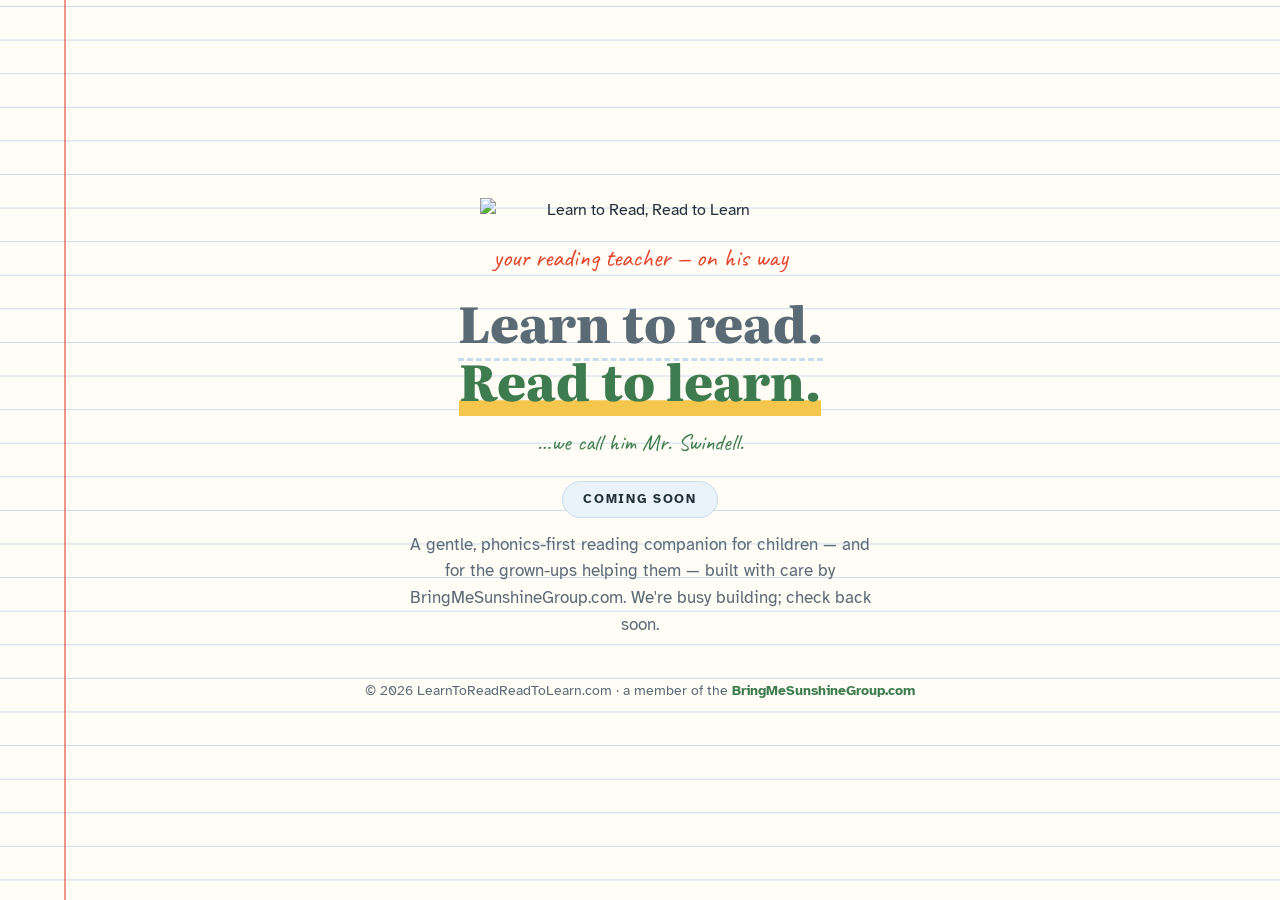
==== commit 8b7d8222: "brand wording: BringMeSunshine Group -> BringMeSunshineGroup.com throughout (Dave 20 Aug 2026)" ====
--- a/full-landing/index.html
+++ b/full-landing/index.html
@@ -51,8 +51,8 @@
   <div class="swindell">…we call him Mr. Swindell.</div>
   <span class="soon">Coming soon</span>
   <p class="body">A gentle, phonics-first reading companion for children — and for the grown-ups helping them —
-  built with care by the BringMeSunshine Group. We're busy building; check back soon.</p>
+  built with care by BringMeSunshineGroup.com. We're busy building; check back soon.</p>
 </main>
-<footer>© 2026 LearnToReadReadToLearn.com · a member of the <a href="https://bringmesunshinegroup.com">BringMeSunshine Group</a></footer>
+<footer>© 2026 LearnToReadReadToLearn.com · a member of the <a href="https://bringmesunshinegroup.com">BringMeSunshineGroup.com</a></footer>
 </body>
 </html>
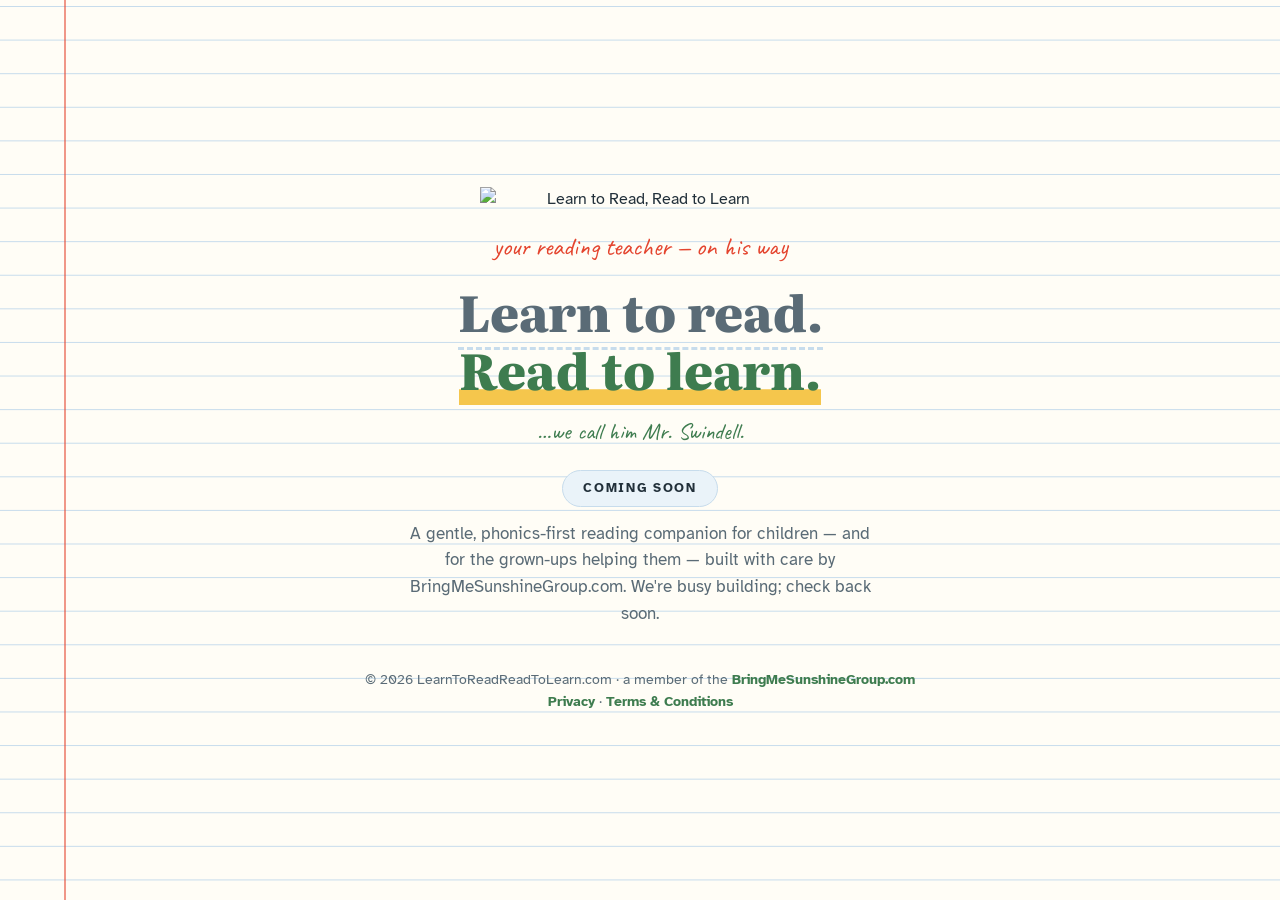
==== commit 2e8b9bac: "docs(legal): publish BMSG Privacy and Terms 2026-09-15.1 Owner-approved public legal pages, postal c" ====
--- a/full-landing/index.html
+++ b/full-landing/index.html
@@ -53,6 +53,6 @@
   <p class="body">A gentle, phonics-first reading companion for children — and for the grown-ups helping them —
   built with care by BringMeSunshineGroup.com. We're busy building; check back soon.</p>
 </main>
-<footer>© 2026 LearnToReadReadToLearn.com · a member of the <a href="https://bringmesunshinegroup.com">BringMeSunshineGroup.com</a></footer>
+<footer>© 2026 LearnToReadReadToLearn.com · a member of the <a href="https://bringmesunshinegroup.com">BringMeSunshineGroup.com</a><nav aria-label="BMSG legal documents" class="bmsg-legal-links"><a href="https://bringmesunshinegroup.com/privacy.html">Privacy</a> · <a href="https://bringmesunshinegroup.com/terms.html">Terms &amp; Conditions</a></nav></footer>
 </body>
 </html>
